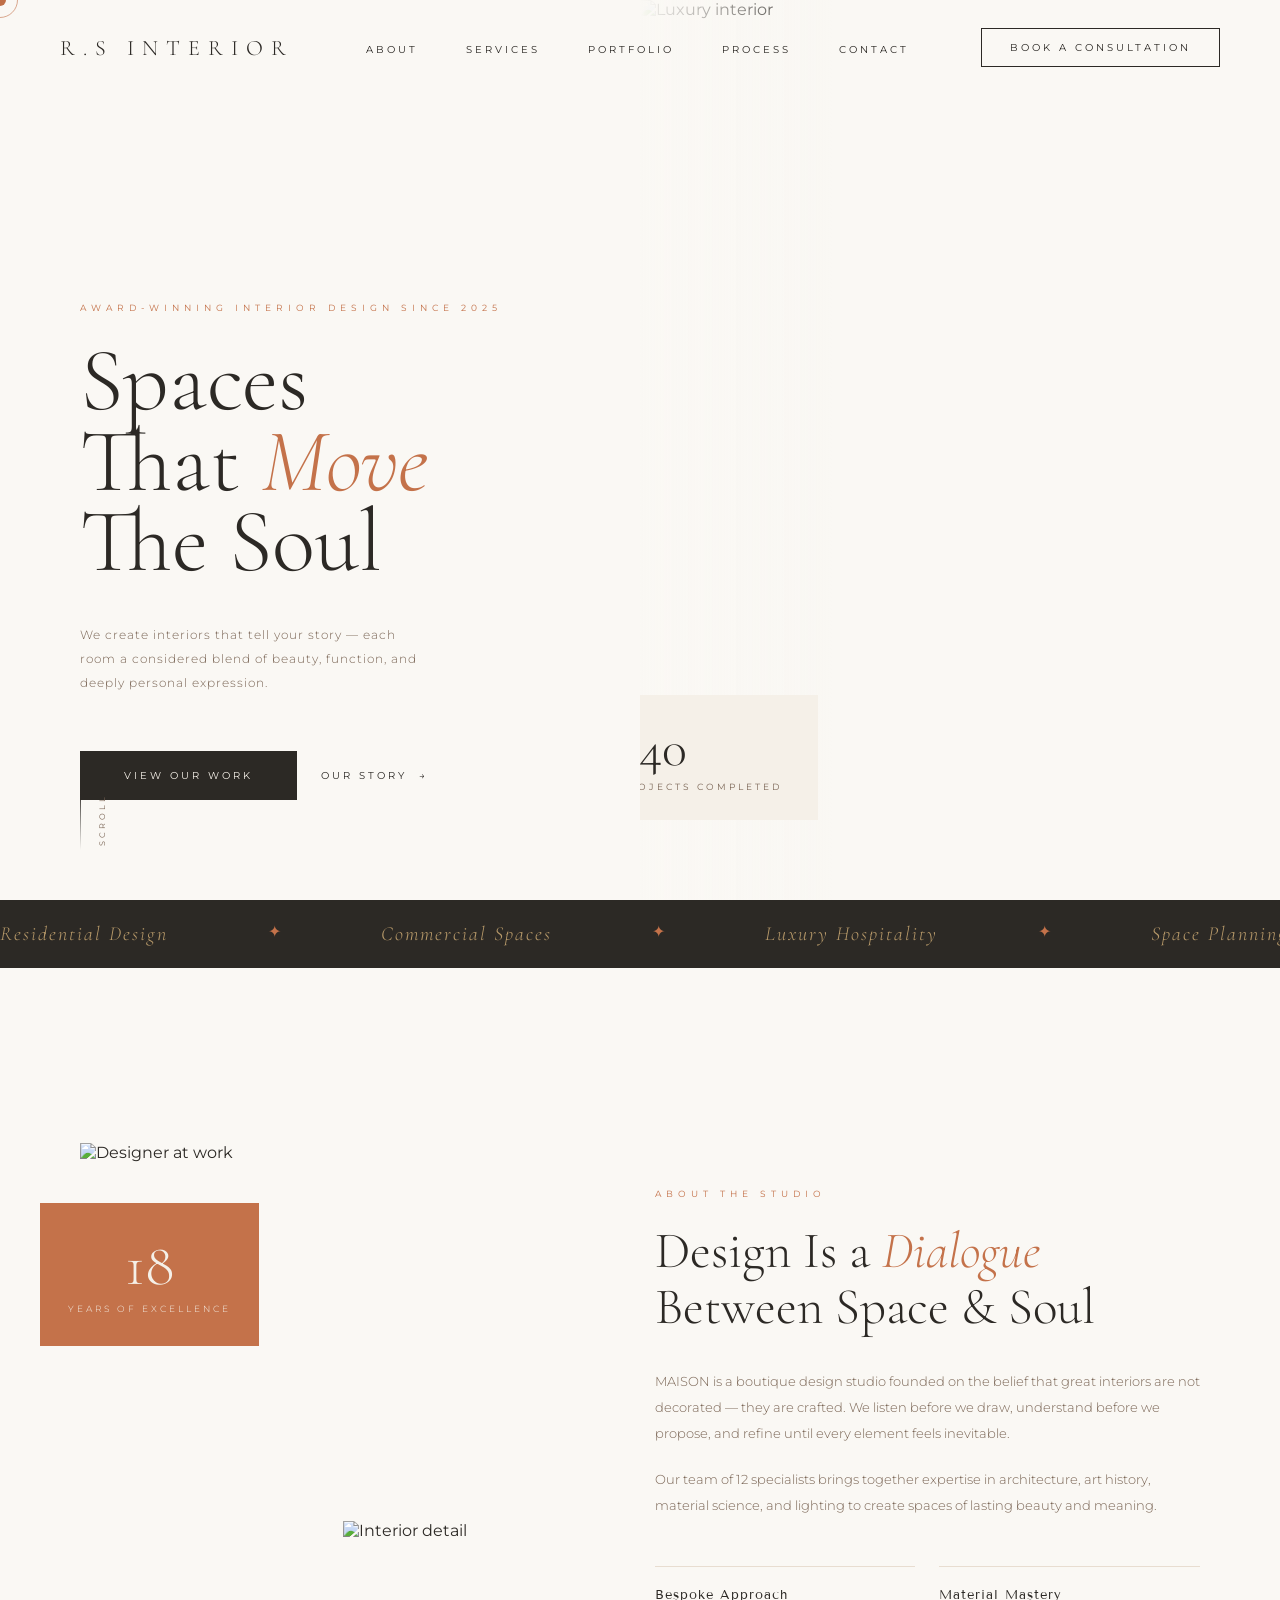
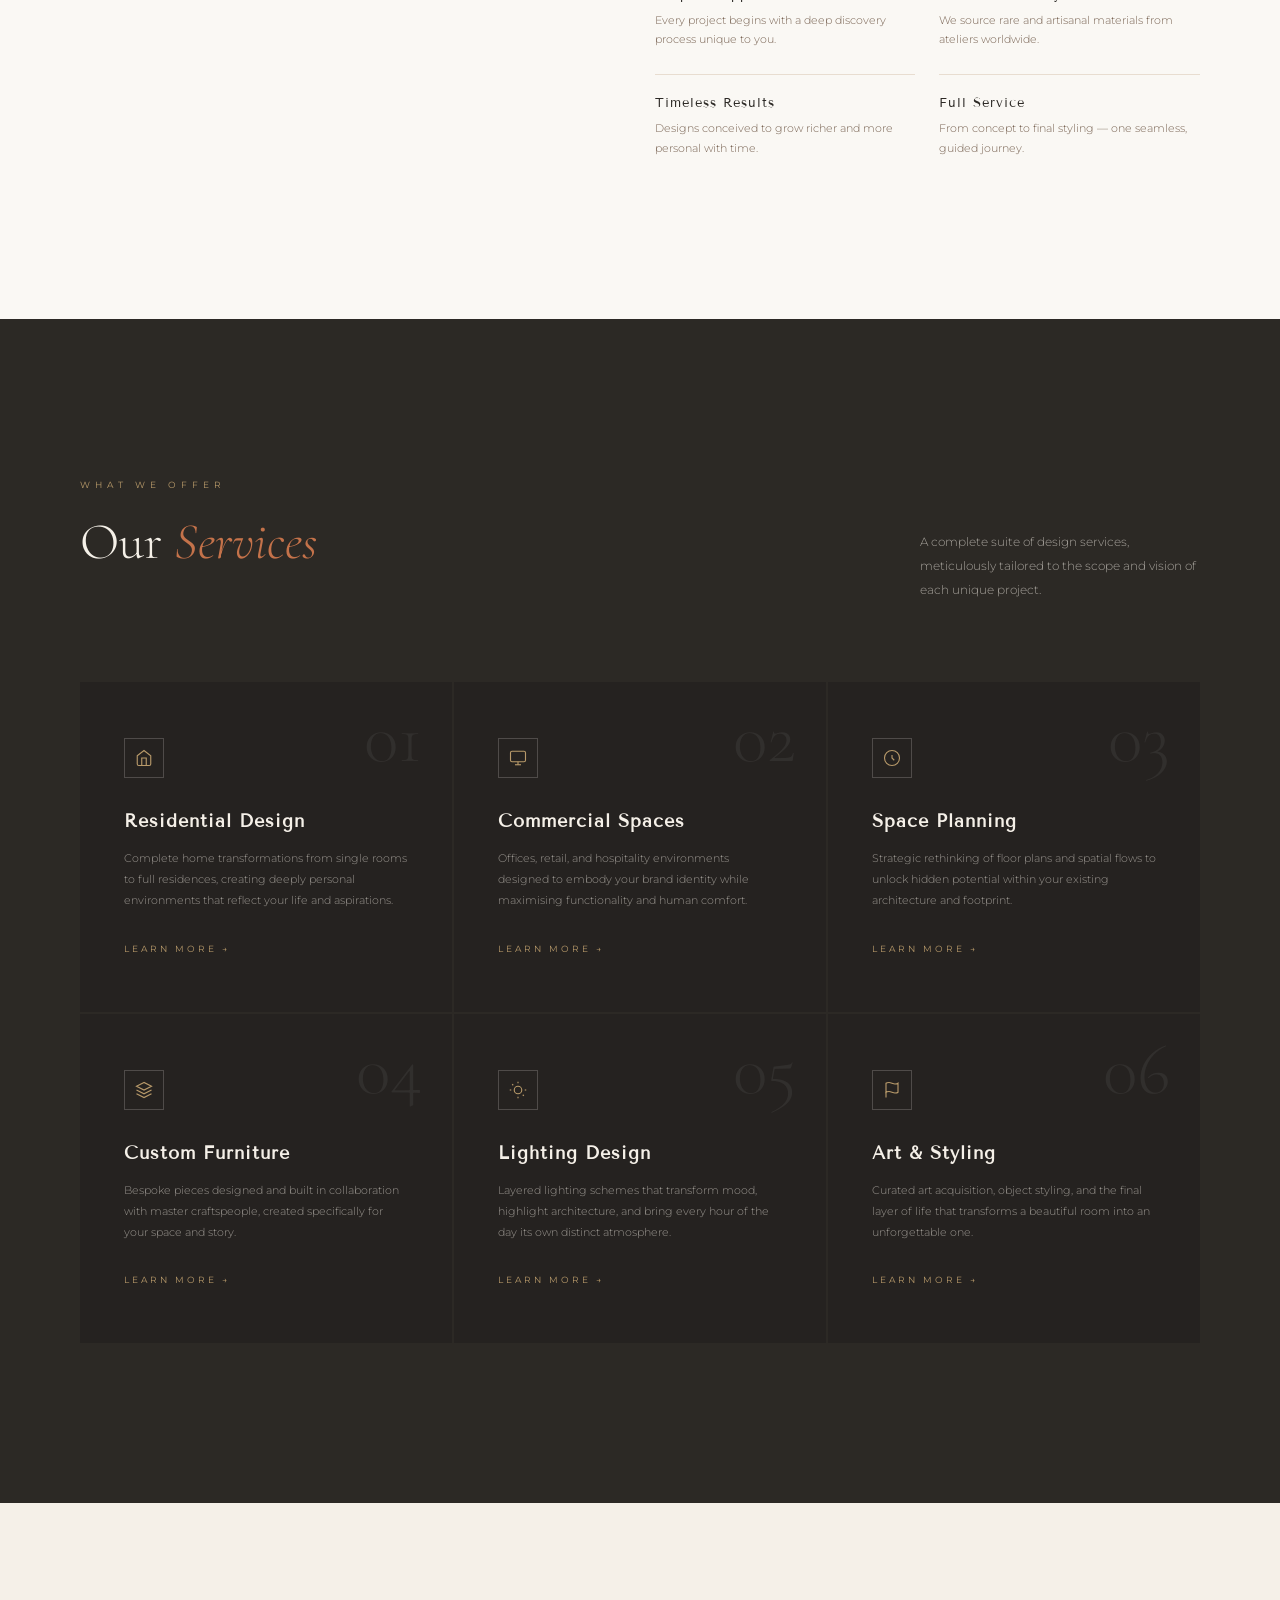
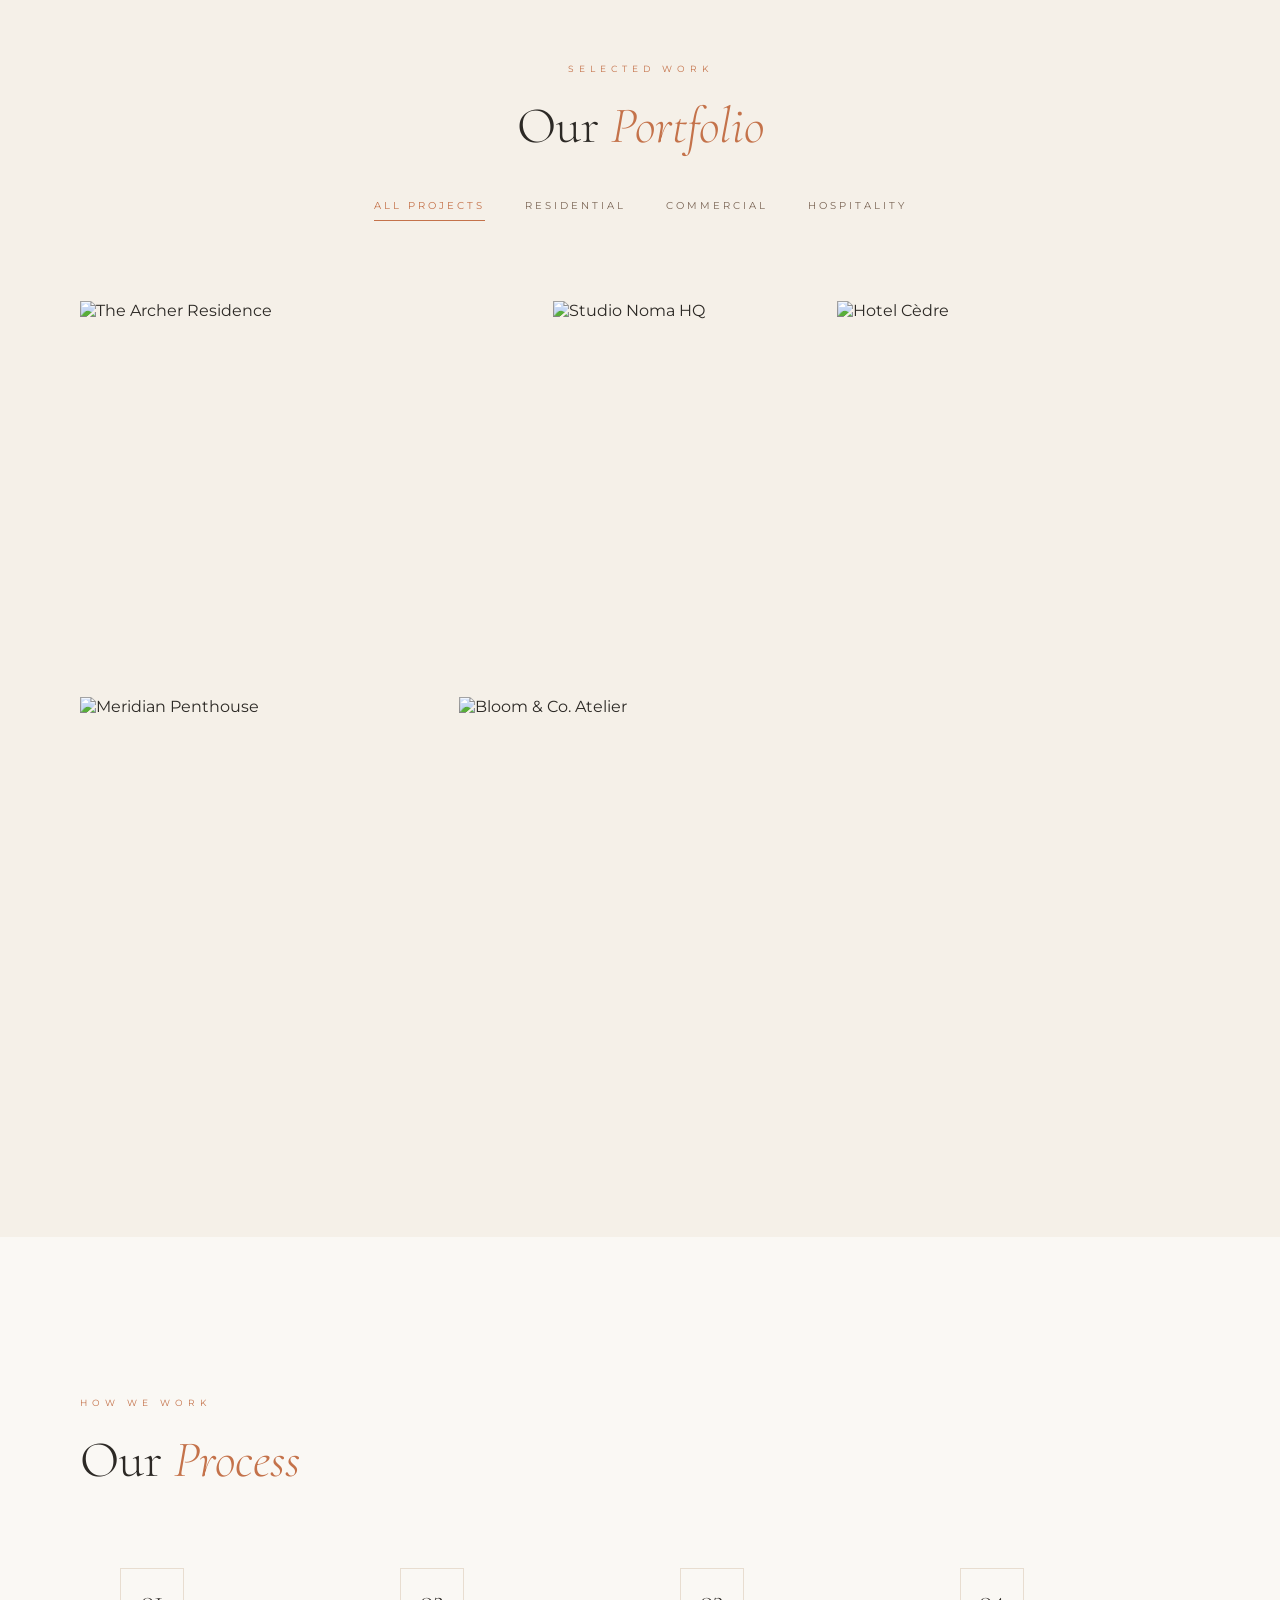
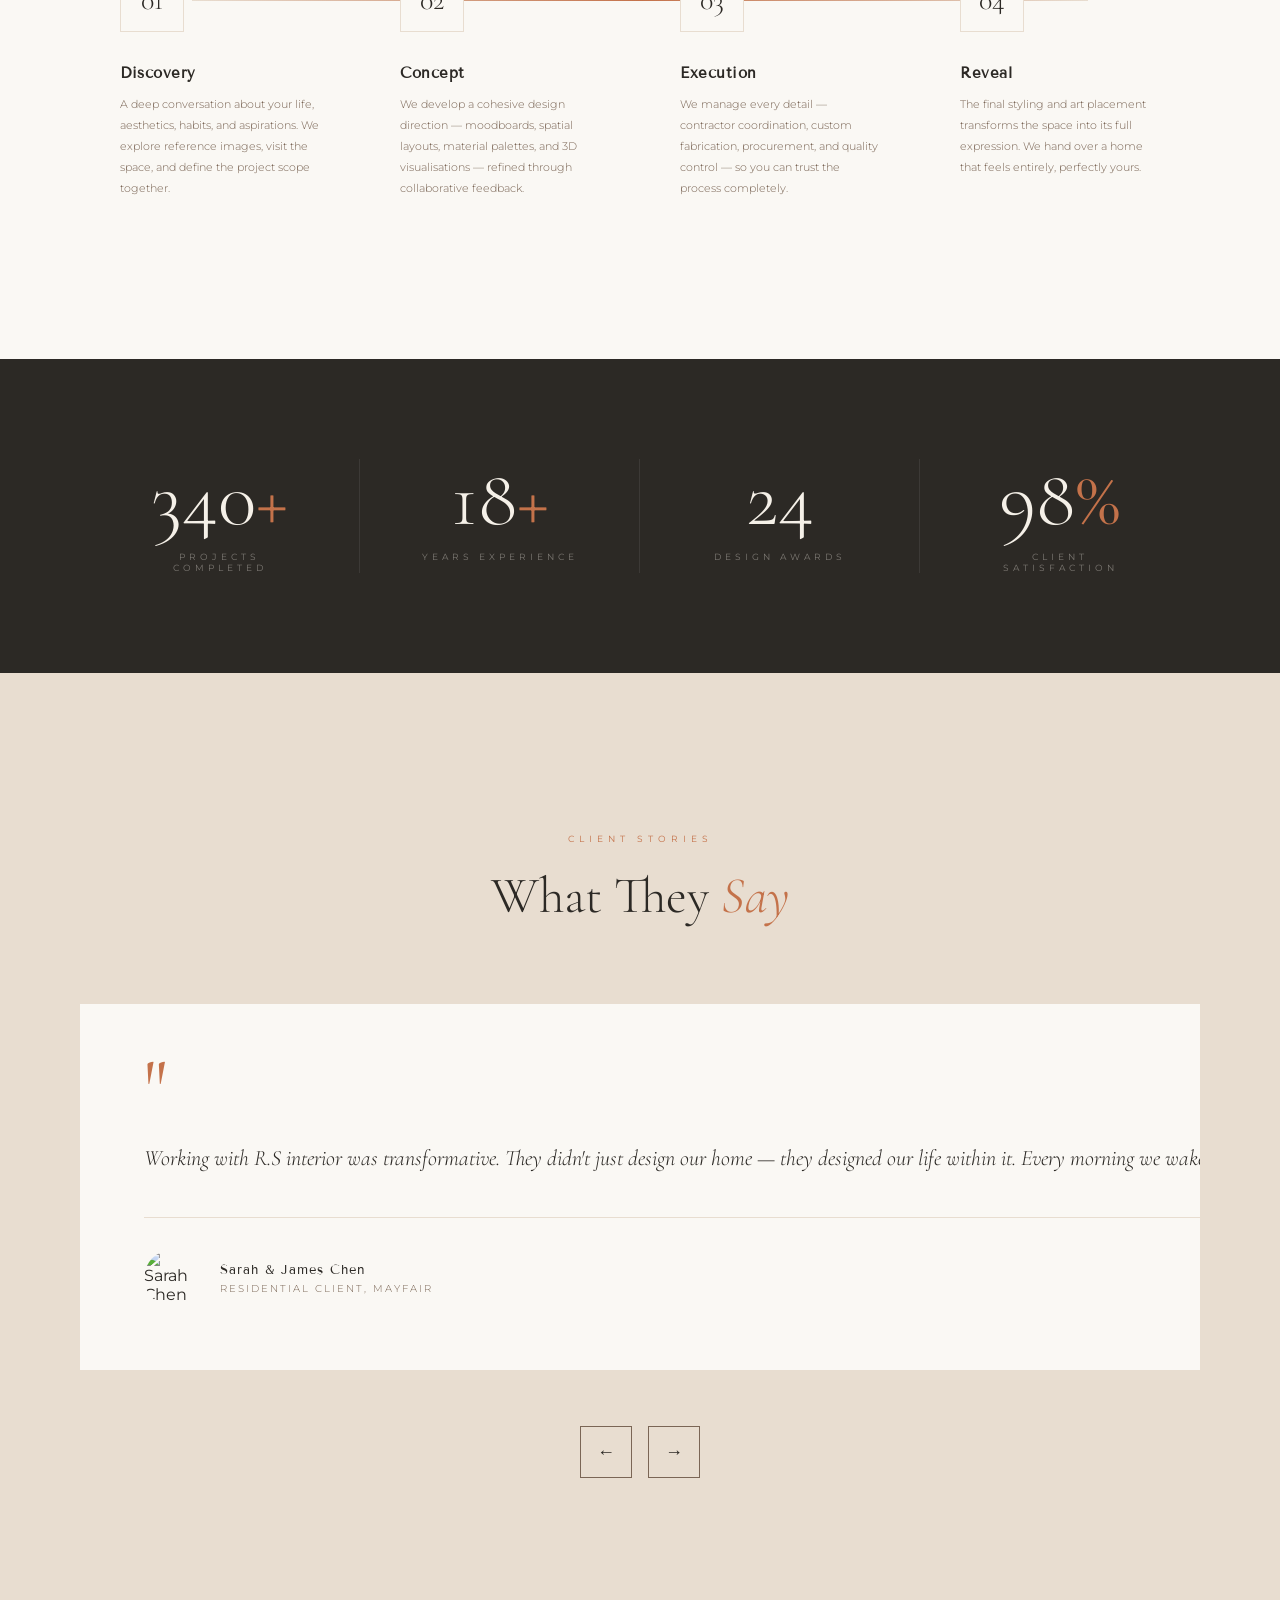
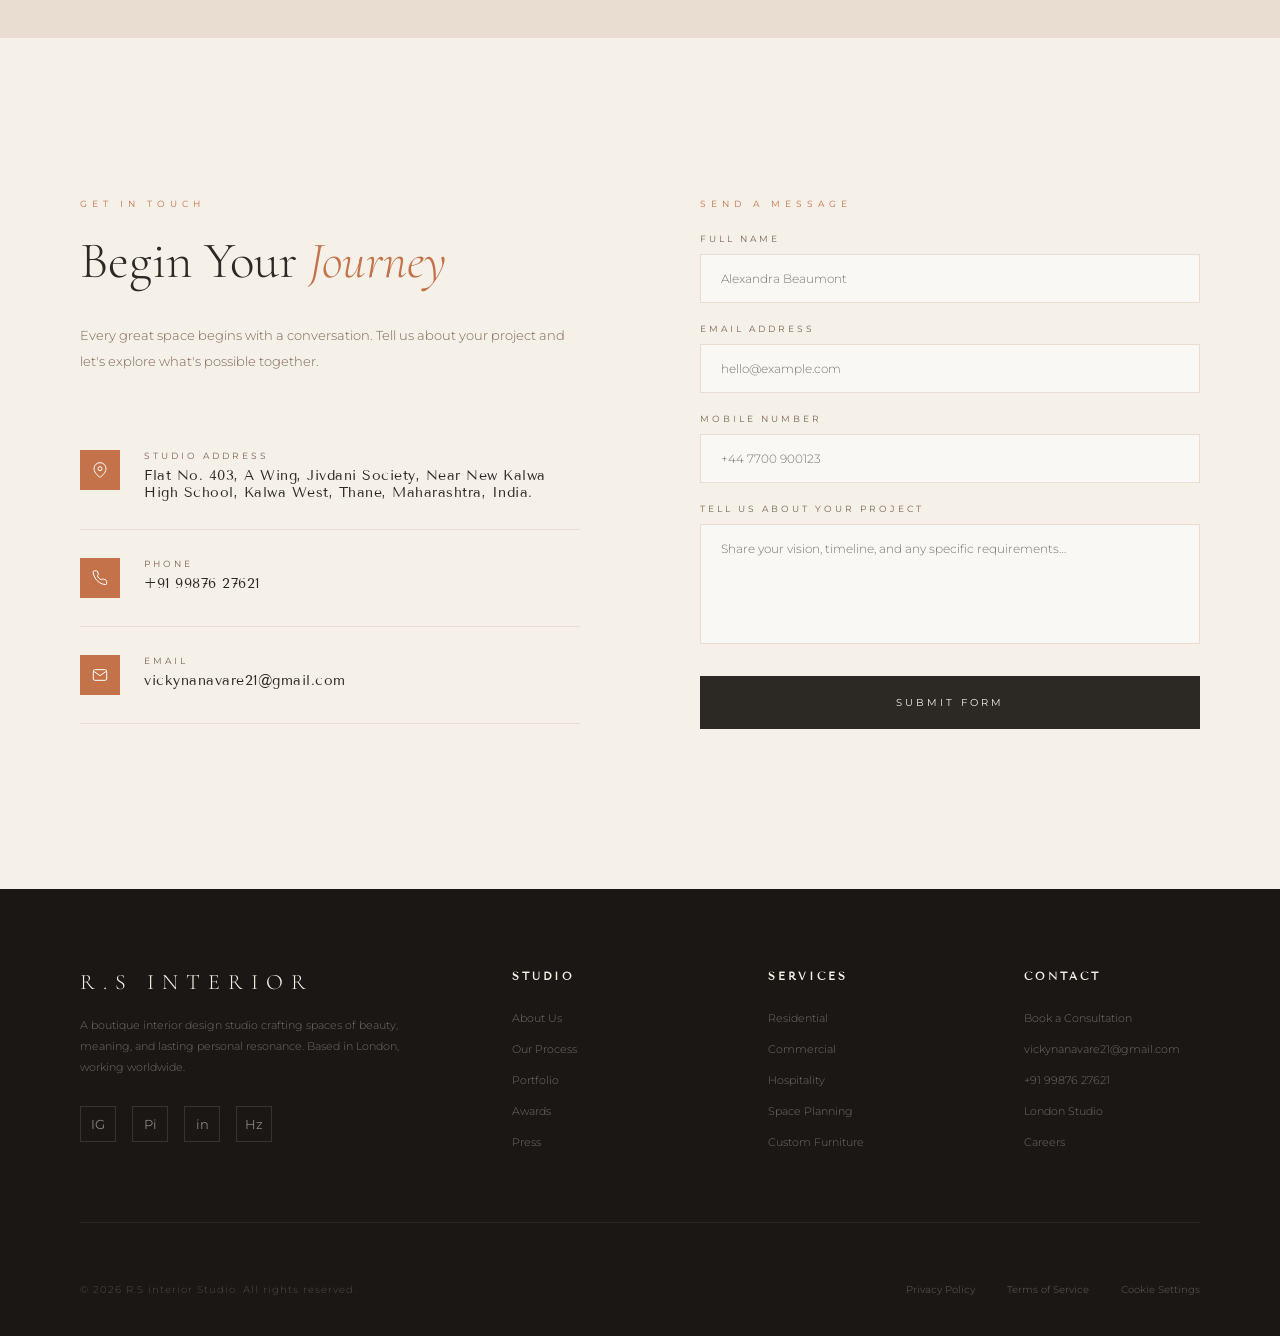
==== index.html @ d47585ed "Rename interior-designer.html to index.html" ====
<!DOCTYPE html>
<html lang="en">

<head>
  <meta charset="UTF-8">
  <meta name="viewport" content="width=device-width, initial-scale=1.0">
  <title>R.S interior — Interior Design Studio</title>
  <link rel="stylesheet" href="style.css">
  <link
    href="https://fonts.googleapis.com/css2?family=Cormorant+Garamond:ital,wght@0,300;0,400;0,500;1,300;1,400&family=Tenor+Sans&family=Montserrat:wght@300;400;500&display=swap"
    rel="stylesheet">

</head>

<body>

  <!-- Custom Cursor -->
  <div class="cursor" id="cursor"></div>
  <div class="cursor-ring" id="cursorRing"></div>

  <!-- Mobile Nav Drawer -->
  <div class="mobile-nav" id="mobileNav" aria-hidden="true">
    <button class="mobile-nav-close" id="mobileNavClose" aria-label="Close menu">✕</button>
    <a href="#about" class="mobile-nav-link">About</a>
    <a href="#services" class="mobile-nav-link">Services</a>
    <a href="#portfolio" class="mobile-nav-link">Portfolio</a>
    <a href="#process" class="mobile-nav-link">Process</a>
    <a href="#contact" class="mobile-nav-link">Contact</a>
    <a href="#contact" class="mobile-nav-link mobile-nav-cta">Book a Consultation</a>
  </div>

  <!-- Navigation -->
  <nav id="navbar">
    <span class="logo">R.S interior </span>
    <ul class="nav-links">
      <li><a href="#about">About</a></li>
      <li><a href="#services">Services</a></li>
      <li><a href="#portfolio">Portfolio</a></li>
      <li><a href="#process">Process</a></li>
      <li><a href="#contact">Contact</a></li>
    </ul>
    <a href="#contact" class="nav-cta">Book a Consultation</a>
    <button class="hamburger" id="hamburger" aria-label="Open menu">
      <span></span><span></span><span></span>
    </button>
  </nav>

  <!-- Hero -->
  <section class="hero" id="home">
    <div class="hero-left">
      <p class="hero-eyebrow">Award-winning interior design since 2025</p>
      <h1 class="hero-title">Spaces<br>That <em>Move</em><br>The Soul</h1>
      <p class="hero-sub">We create interiors that tell your story — each room a considered blend of beauty, function,
        and deeply personal expression.</p>
      <div class="hero-actions">
        <a href="#portfolio" class="btn-primary">View Our Work</a>
        <a href="#about" class="btn-ghost">Our Story</a>
      </div>
      <div class="scroll-indicator">
        <div class="scroll-line"></div>
        <span class="scroll-text">Scroll</span>
      </div>
    </div>
    <div class="hero-right">
      <img src="https://images.unsplash.com/photo-1618221195710-dd6b41faaea6?w=1200&q=80" alt="Luxury interior"
        class="hero-image-main">
      <div class="hero-image-overlay"></div>
      <div class="hero-stat">
        <span class="hero-stat-num">340</span>
        <p class="hero-stat-label">Projects Completed</p>
      </div>
    </div>
  </section>

  <!-- Marquee -->
  <div class="marquee-section">
    <div class="marquee-track">
      <span class="marquee-item">Residential Design</span><span class="marquee-dot">✦</span>
      <span class="marquee-item">Commercial Spaces</span><span class="marquee-dot">✦</span>
      <span class="marquee-item">Luxury Hospitality</span><span class="marquee-dot">✦</span>
      <span class="marquee-item">Space Planning</span><span class="marquee-dot">✦</span>
      <span class="marquee-item">Custom Furniture</span><span class="marquee-dot">✦</span>
      <span class="marquee-item">Art Curation</span><span class="marquee-dot">✦</span>
      <span class="marquee-item">Residential Design</span><span class="marquee-dot">✦</span>
      <span class="marquee-item">Commercial Spaces</span><span class="marquee-dot">✦</span>
      <span class="marquee-item">Luxury Hospitality</span><span class="marquee-dot">✦</span>
      <span class="marquee-item">Space Planning</span><span class="marquee-dot">✦</span>
      <span class="marquee-item">Custom Furniture</span><span class="marquee-dot">✦</span>
      <span class="marquee-item">Art Curation</span><span class="marquee-dot">✦</span>
    </div>
  </div>

  <!-- About -->
  <section class="about" id="about">
    <div class="about-left reveal">
      <div class="about-image-wrap">
        <img src="https://images.unsplash.com/photo-1600210492493-0946911123ea?w=800&q=80" alt="Designer at work"
          class="about-image-main">
        <img src="https://images.unsplash.com/photo-1616486338812-3dadae4b4ace?w=600&q=80" alt="Interior detail"
          class="about-image-accent">
        <div class="about-experience">
          <span class="about-experience-num">18</span>
          <span class="about-experience-text">Years of Excellence</span>
        </div>
      </div>
    </div>
    <div class="about-right reveal reveal-delay-2">
      <span class="section-tag">About the Studio</span>
      <h2 class="section-title">Design Is a <em>Dialogue</em><br>Between Space & Soul</h2>
      <p class="about-text">MAISON is a boutique design studio founded on the belief that great interiors are not
        decorated — they are crafted. We listen before we draw, understand before we propose, and refine until every
        element feels inevitable.</p>
      <p class="about-text">Our team of 12 specialists brings together expertise in architecture, art history, material
        science, and lighting to create spaces of lasting beauty and meaning.</p>
      <div class="about-features">
        <div class="about-feature">
          <p class="feature-title">Bespoke Approach</p>
          <p class="feature-text">Every project begins with a deep discovery process unique to you.</p>
        </div>
        <div class="about-feature">
          <p class="feature-title">Material Mastery</p>
          <p class="feature-text">We source rare and artisanal materials from ateliers worldwide.</p>
        </div>
        <div class="about-feature">
          <p class="feature-title">Timeless Results</p>
          <p class="feature-text">Designs conceived to grow richer and more personal with time.</p>
        </div>
        <div class="about-feature">
          <p class="feature-title">Full Service</p>
          <p class="feature-text">From concept to final styling — one seamless, guided journey.</p>
        </div>
      </div>
    </div>
  </section>

  <!-- Services -->
  <section class="services" id="services">
    <div class="services-header reveal">
      <div>
        <span class="section-tag">What We Offer</span>
        <h2 class="section-title">Our <em>Services</em></h2>
      </div>
      <div class="services-header-right">
        <p class="services-header-text">A complete suite of design services, meticulously tailored to the scope and
          vision of each unique project.</p>
      </div>
    </div>
    <div class="services-grid">
      <div class="service-card reveal">
        <span class="service-num">01</span>
        <div class="service-icon">
          <svg viewBox="0 0 24 24" stroke-width="1.5">
            <path d="M3 9l9-7 9 7v11a2 2 0 0 1-2 2H5a2 2 0 0 1-2-2z" />
            <polyline points="9 22 9 12 15 12 15 22" />
          </svg>
        </div>
        <h3 class="service-name">Residential Design</h3>
        <p class="service-desc">Complete home transformations from single rooms to full residences, creating deeply
          personal environments that reflect your life and aspirations.</p>
        <a href="#contact" class="service-link">Learn More →</a>
      </div>
      <div class="service-card reveal reveal-delay-1">
        <span class="service-num">02</span>
        <div class="service-icon">
          <svg viewBox="0 0 24 24" stroke-width="1.5">
            <rect x="2" y="3" width="20" height="14" rx="2" />
            <line x1="8" y1="21" x2="16" y2="21" />
            <line x1="12" y1="17" x2="12" y2="21" />
          </svg>
        </div>
        <h3 class="service-name">Commercial Spaces</h3>
        <p class="service-desc">Offices, retail, and hospitality environments designed to embody your brand identity
          while maximising functionality and human comfort.</p>
        <a href="#contact" class="service-link">Learn More →</a>
      </div>
      <div class="service-card reveal reveal-delay-2">
        <span class="service-num">03</span>
        <div class="service-icon">
          <svg viewBox="0 0 24 24" stroke-width="1.5">
            <circle cx="12" cy="12" r="10" />
            <path d="M12 8v4l3 3" />
          </svg>
        </div>
        <h3 class="service-name">Space Planning</h3>
        <p class="service-desc">Strategic rethinking of floor plans and spatial flows to unlock hidden potential within
          your existing architecture and footprint.</p>
        <a href="#contact" class="service-link">Learn More →</a>
      </div>
      <div class="service-card reveal">
        <span class="service-num">04</span>
        <div class="service-icon">
          <svg viewBox="0 0 24 24" stroke-width="1.5">
            <path d="M12 2L2 7l10 5 10-5-10-5z" />
            <path d="M2 17l10 5 10-5M2 12l10 5 10-5" />
          </svg>
        </div>
        <h3 class="service-name">Custom Furniture</h3>
        <p class="service-desc">Bespoke pieces designed and built in collaboration with master craftspeople, created
          specifically for your space and story.</p>
        <a href="#contact" class="service-link">Learn More →</a>
      </div>
      <div class="service-card reveal reveal-delay-1">
        <span class="service-num">05</span>
        <div class="service-icon">
          <svg viewBox="0 0 24 24" stroke-width="1.5">
            <circle cx="12" cy="12" r="5" />
            <line x1="12" y1="1" x2="12" y2="3" />
            <line x1="12" y1="21" x2="12" y2="23" />
            <line x1="4.22" y1="4.22" x2="5.64" y2="5.64" />
            <line x1="18.36" y1="18.36" x2="19.78" y2="19.78" />
            <line x1="1" y1="12" x2="3" y2="12" />
            <line x1="21" y1="12" x2="23" y2="12" />
          </svg>
        </div>
        <h3 class="service-name">Lighting Design</h3>
        <p class="service-desc">Layered lighting schemes that transform mood, highlight architecture, and bring every
          hour of the day its own distinct atmosphere.</p>
        <a href="#contact" class="service-link">Learn More →</a>
      </div>
      <div class="service-card reveal reveal-delay-2">
        <span class="service-num">06</span>
        <div class="service-icon">
          <svg viewBox="0 0 24 24" stroke-width="1.5">
            <path d="M4 15s1-1 4-1 5 2 8 2 4-1 4-1V3s-1 1-4 1-5-2-8-2-4 1-4 1z" />
            <line x1="4" y1="22" x2="4" y2="15" />
          </svg>
        </div>
        <h3 class="service-name">Art & Styling</h3>
        <p class="service-desc">Curated art acquisition, object styling, and the final layer of life that transforms a
          beautiful room into an unforgettable one.</p>
        <a href="#contact" class="service-link">Learn More →</a>
      </div>
    </div>
  </section>

  <!-- Portfolio -->
  <section class="portfolio" id="portfolio">
    <div class="portfolio-header reveal">
      <span class="section-tag">Selected Work</span>
      <h2 class="section-title">Our <em>Portfolio</em></h2>
      <div class="portfolio-filter">
        <button class="filter-btn active" data-filter="all">All Projects</button>
        <button class="filter-btn" data-filter="residential">Residential</button>
        <button class="filter-btn" data-filter="commercial">Commercial</button>
        <button class="filter-btn" data-filter="hospitality">Hospitality</button>
      </div>
    </div>
    <div class="portfolio-grid reveal">
      <div class="portfolio-item" data-category="residential">
        <img src="https://images.unsplash.com/photo-1586023492125-27b2c045efd7?w=800&q=80" alt="The Archer Residence"
          class="portfolio-img">
        <div class="portfolio-overlay">
          <span class="portfolio-tag">Residential</span>
          <p class="portfolio-name">The Archer Residence</p>
        </div>
        <div class="portfolio-arrow">↗</div>
      </div>
      <div class="portfolio-item" data-category="commercial">
        <img src="https://images.unsplash.com/photo-1497366216548-37526070297c?w=800&q=80" alt="Studio Noma HQ"
          class="portfolio-img">
        <div class="portfolio-overlay">
          <span class="portfolio-tag">Commercial</span>
          <p class="portfolio-name">Studio Noma HQ</p>
        </div>
        <div class="portfolio-arrow">↗</div>
      </div>
      <div class="portfolio-item" data-category="hospitality">
        <img src="https://images.unsplash.com/photo-1631049307264-da0ec9d70304?w=800&q=80" alt="Hotel Cèdre"
          class="portfolio-img">
        <div class="portfolio-overlay">
          <span class="portfolio-tag">Hospitality</span>
          <p class="portfolio-name">Hôtel Cèdre</p>
        </div>
        <div class="portfolio-arrow">↗</div>
      </div>
      <div class="portfolio-item" data-category="residential">
        <img src="https://images.unsplash.com/photo-1556909114-f6e7ad7d3136?w=800&q=80" alt="Meridian Penthouse"
          class="portfolio-img">
        <div class="portfolio-overlay">
          <span class="portfolio-tag">Residential</span>
          <p class="portfolio-name">Meridian Penthouse</p>
        </div>
        <div class="portfolio-arrow">↗</div>
      </div>
      <div class="portfolio-item" data-category="commercial">
        <img src="https://images.unsplash.com/photo-1497215842964-222b430dc094?w=800&q=80" alt="Bloom & Co. Atelier"
          class="portfolio-img">
        <div class="portfolio-overlay">
          <span class="portfolio-tag">Commercial</span>
          <p class="portfolio-name">Bloom & Co. Atelier</p>
        </div>
        <div class="portfolio-arrow">↗</div>
      </div>
    </div>
  </section>

  <!-- Process -->
  <section class="process" id="process">
    <div class="process-header reveal">
      <span class="section-tag">How We Work</span>
      <h2 class="section-title">Our <em>Process</em></h2>
    </div>
    <div class="process-steps">
      <div class="process-step reveal">
        <div class="step-num-wrap"><span class="step-num">01</span></div>
        <h3 class="step-title">Discovery</h3>
        <p class="step-desc">A deep conversation about your life, aesthetics, habits, and aspirations. We explore
          reference images, visit the space, and define the project scope together.</p>
      </div>
      <div class="process-step reveal reveal-delay-1">
        <div class="step-num-wrap"><span class="step-num">02</span></div>
        <h3 class="step-title">Concept</h3>
        <p class="step-desc">We develop a cohesive design direction — moodboards, spatial layouts, material palettes,
          and 3D visualisations — refined through collaborative feedback.</p>
      </div>
      <div class="process-step reveal reveal-delay-2">
        <div class="step-num-wrap"><span class="step-num">03</span></div>
        <h3 class="step-title">Execution</h3>
        <p class="step-desc">We manage every detail — contractor coordination, custom fabrication, procurement, and
          quality control — so you can trust the process completely.</p>
      </div>
      <div class="process-step reveal reveal-delay-3">
        <div class="step-num-wrap"><span class="step-num">04</span></div>
        <h3 class="step-title">Reveal</h3>
        <p class="step-desc">The final styling and art placement transforms the space into its full expression. We hand
          over a home that feels entirely, perfectly yours.</p>
      </div>
    </div>
  </section>

  <!-- Stats -->
  <div class="stats">
    <div class="stat-item reveal">
      <span class="stat-number">340<span class="stat-plus">+</span></span>
      <span class="stat-label">Projects Completed</span>
    </div>
    <div class="stat-item reveal reveal-delay-1">
      <span class="stat-number">18<span class="stat-plus">+</span></span>
      <span class="stat-label">Years Experience</span>
    </div>
    <div class="stat-item reveal reveal-delay-2">
      <span class="stat-number">24<span class="stat-plus"></span></span>
      <span class="stat-label">Design Awards</span>
    </div>
    <div class="stat-item reveal reveal-delay-3">
      <span class="stat-number">98<span class="stat-plus">%</span></span>
      <span class="stat-label">Client Satisfaction</span>
    </div>
  </div>

  <!-- Testimonials -->
  <section class="testimonials" id="testimonials">
    <div class="testimonials-header reveal">
      <span class="section-tag">Client Stories</span>
      <h2 class="section-title">What They <em>Say</em></h2>
    </div>
    <div style="overflow: hidden;">
      <div class="testimonial-track" id="testimonialTrack">
        <div class="testimonial-slide">
          <span class="testimonial-quote">"</span>
          <p class="testimonial-text">Working with R.S interior was transformative. They didn't just design our home — they
            designed our life within it. Every morning we wake up grateful for the space they created.</p>
          <div class="testimonial-author">
            <img src="https://images.unsplash.com/photo-1494790108377-be9c29b29330?w=120&q=80" alt="Sarah Chen"
              class="author-avatar">
            <div>
              <p class="author-name">Sarah & James Chen</p>
              <p class="author-role">Residential Client, Mayfair</p>
            </div>
          </div>
        </div>
        <div class="testimonial-slide">
          <span class="testimonial-quote">"</span>
          <p class="testimonial-text">Our new office has fundamentally changed how our team feels about coming to work.
            R.S interior translated our brand values into a physical space that our clients and staff absolutely love.</p>
          <div class="testimonial-author">
            <img src="https://images.unsplash.com/photo-1472099645785-5658abf4ff4e?w=120&q=80" alt="Marcus Reid"
              class="author-avatar">
            <div>
              <p class="author-name">Marcus Reid</p>
              <p class="author-role">CEO, Bloom & Co.</p>
            </div>
          </div>
        </div>
        <div class="testimonial-slide">
          <span class="testimonial-quote">"</span>
          <p class="testimonial-text">The attention to detail is extraordinary. Every fabric, every finish, every piece
            of art was chosen with such intentionality. They turned our apartment into something out of a magazine.</p>
          <div class="testimonial-author">
            <img src="https://images.unsplash.com/photo-1580489944761-15a19d654956?w=120&q=80" alt="Isabelle Fontaine"
              class="author-avatar">
            <div>
              <p class="author-name">Isabelle Fontaine</p>
              <p class="author-role">Residential Client, Paris</p>
            </div>
          </div>
        </div>
      </div>
    </div>
    <div class="testimonial-controls">
      <button class="t-btn" id="tPrev" aria-label="Previous">←</button>
      <button class="t-btn" id="tNext" aria-label="Next">→</button>
    </div>
  </section>

  <!-- Contact -->
  <section class="contact" id="contact">
    <div class="contact-left reveal">
      <span class="section-tag">Get In Touch</span>
      <h2 class="section-title">Begin Your <em>Journey</em></h2>
      <p class="about-text">Every great space begins with a conversation. Tell us about your project and let's explore
        what's possible together.</p>
      <div class="contact-info">
        <div class="contact-info-item">
          <div class="contact-info-icon">
            <svg viewBox="0 0 24 24" stroke-width="1.5">
              <path d="M21 10c0 7-9 13-9 13s-9-6-9-13a9 9 0 0 1 18 0z" />
              <circle cx="12" cy="10" r="3" />
            </svg>
          </div>
          <div>
            <p class="contact-info-label">Studio Address</p>
            <p class="contact-info-value">Flat No. 403, A Wing,
              Jivdani Society,
              Near New Kalwa High School,
              Kalwa West, Thane, Maharashtra, India.</p>
          </div>
        </div>
        <div class="contact-info-item">
          <div class="contact-info-icon">
            <svg viewBox="0 0 24 24" stroke-width="1.5">
              <path
                d="M22 16.92v3a2 2 0 0 1-2.18 2 19.79 19.79 0 0 1-8.63-3.07A19.5 19.5 0 0 1 4.69 12a19.79 19.79 0 0 1-3.07-8.67A2 2 0 0 1 3.6 1.26h3a2 2 0 0 1 2 1.72c.127.96.361 1.903.7 2.81a2 2 0 0 1-.45 2.11L7.91 8.96a16 16 0 0 0 6 6l.91-.91a2 2 0 0 1 2.11-.45c.907.339 1.85.573 2.81.7a2 2 0 0 1 1.72 2z" />
            </svg>
          </div>
          <div>
            <p class="contact-info-label">Phone</p>
            <p class="contact-info-value"><a href="tel:+919987627621">+91 99876 27621</a></p>
          </div>
        </div>
        <div class="contact-info-item">
          <div class="contact-info-icon">
            <svg viewBox="0 0 24 24" stroke-width="1.5">
              <path d="M4 4h16c1.1 0 2 .9 2 2v12c0 1.1-.9 2-2 2H4c-1.1 0-2-.9-2-2V6c0-1.1.9-2 2-2z" />
              <polyline points="22,6 12,13 2,6" />
            </svg>
          </div>
          <div>
            <p class="contact-info-label">Email</p>
            <p class="contact-info-value"><a href="mailto:vickynanavare21@gmail.com">vickynanavare21@gmail.com</a></p>
          </div>
        </div>
      </div>
    </div>
    <div class="contact-form reveal reveal-delay-2">
      <span class="section-tag">Send a Message</span>
      <form action="https://api.web3forms.com/submit" method="POST">
        <input type="hidden" name="access_key" value="a45c5d55-11a8-4929-83eb-8fc89083d0aa">
        <div class="form-group">
          <label>Full Name</label>
          <input type="text" name="name" placeholder="Alexandra Beaumont" required>
        </div>
        <div class="form-group">
          <label>Email Address</label>
          <input type="email" name="email" placeholder="hello@example.com" required>
        </div>
        <div class="form-group">
          <label>Mobile Number</label>
          <input type="tel" name="mobile" placeholder="+44 7700 900123" required>
        </div>
        <div class="form-group">
          <label>Tell Us About Your Project</label>
          <textarea name="message" placeholder="Share your vision, timeline, and any specific requirements…"
            required></textarea>
        </div>
        <button class="submit-btn" type="submit">Submit Form</button>
      </form>
    </div>
  </section>

  <!-- Footer -->
  <footer>
    <div class="footer-top">
      <div class="footer-brand">
        <span class="logo">R.S interior</span>
        <p class="footer-brand-text">A boutique interior design studio crafting spaces of beauty, meaning, and lasting
          personal resonance. Based in London, working worldwide.</p>
        <div class="footer-socials">
          <a href="#" class="social-link" aria-label="Instagram">IG</a>
          <a href="#" class="social-link" aria-label="Pinterest">Pi</a>
          <a href="#" class="social-link" aria-label="LinkedIn">in</a>
          <a href="#" class="social-link" aria-label="Houzz">Hz</a>
        </div>
      </div>
      <div>
        <h4 class="footer-col-title">Studio</h4>
        <ul class="footer-links">
          <li><a href="#about">About Us</a></li>
          <li><a href="#process">Our Process</a></li>
          <li><a href="#portfolio">Portfolio</a></li>
          <li><a href="#">Awards</a></li>
          <li><a href="#">Press</a></li>
        </ul>
      </div>
      <div>
        <h4 class="footer-col-title">Services</h4>
        <ul class="footer-links">
          <li><a href="#services">Residential</a></li>
          <li><a href="#services">Commercial</a></li>
          <li><a href="#services">Hospitality</a></li>
          <li><a href="#services">Space Planning</a></li>
          <li><a href="#services">Custom Furniture</a></li>
        </ul>
      </div>
      <div>
        <h4 class="footer-col-title">Contact</h4>
        <ul class="footer-links">
          <li><a href="#contact">Book a Consultation</a></li>
          <li><a href="mailto:vickynanavare21@gmail.com">vickynanavare21@gmail.com</a></li>
          <li><a href="tel:+919987627621">+91 99876 27621</a></li>
          <li><a href="#">London Studio</a></li>
          <li><a href="#">Careers</a></li>
        </ul>
      </div>
    </div>
    <div class="footer-bottom">
      <p class="footer-copy">© 2026 R.S interior Studio. All rights reserved.</p>
      <div class="footer-bottom-links">
        <a href="#">Privacy Policy</a>
        <a href="#">Terms of Service</a>
        <a href="#">Cookie Settings</a>
      </div>
    </div>
  </footer>

  <script src="app.js"></script>
</body>

</html>
---- style.css ----
:root {
  --cream: #f5f0e8;
  --warm-white: #faf8f4;
  --sand: #e8ddd0;
  --terracotta: #c4724a;
  --charcoal: #2c2925;
  --brown: #7a6555;
  --gold: #b89a6a;
  --light-brown: #a08060;
  --dark: #1a1714;
}

* {
  margin: 0;
  padding: 0;
  box-sizing: border-box;
}

html {
  scroll-behavior: smooth;
}

body {
  font-family: "Montserrat", sans-serif;
  background: var(--warm-white);
  color: var(--charcoal);
  overflow-x: hidden;
  cursor: none;
}

/* Custom Cursor */
.cursor {
  width: 12px;
  height: 12px;
  background: var(--terracotta);
  border-radius: 50%;
  position: fixed;
  top: 0;
  left: 0;
  pointer-events: none;
  z-index: 9999;
  transform: translate(-50%, -50%);
  transition: transform 0.1s ease;
  mix-blend-mode: multiply;
}
.cursor-ring {
  width: 36px;
  height: 36px;
  border: 1px solid var(--terracotta);
  border-radius: 50%;
  position: fixed;
  top: 0;
  left: 0;
  pointer-events: none;
  z-index: 9998;
  transform: translate(-50%, -50%);
  transition: all 0.15s ease;
  opacity: 0.6;
}
.cursor-ring.hover {
  transform: translate(-50%, -50%) scale(2.2);
  opacity: 0.3;
}

/* Nav */
nav {
  position: fixed;
  top: 0;
  left: 0;
  right: 0;
  z-index: 100;
  display: flex;
  align-items: center;
  justify-content: space-between;
  padding: 28px 60px;
  mix-blend-mode: normal;
  transition: all 0.5s ease;
}
nav.scrolled {
  background: rgba(250, 248, 244, 0.95);
  backdrop-filter: blur(10px);
  padding: 18px 60px;
  border-bottom: 1px solid var(--sand);
}
.logo {
  font-family: "Cormorant Garamond", serif;
  font-size: 22px;
  letter-spacing: 8px;
  color: var(--charcoal);
  text-transform: uppercase;
  font-weight: 300;
}
.nav-links {
  display: flex;
  gap: 48px;
  list-style: none;
}
.nav-links a {
  font-family: "Montserrat", sans-serif;
  font-size: 10px;
  letter-spacing: 3px;
  text-transform: uppercase;
  color: var(--charcoal);
  text-decoration: none;
  position: relative;
  font-weight: 400;
  transition: color 0.3s ease;
}
.nav-links a::after {
  content: "";
  position: absolute;
  bottom: -3px;
  left: 0;
  width: 0;
  height: 1px;
  background: var(--terracotta);
  transition: width 0.3s ease;
}
.nav-links a:hover {
  color: var(--terracotta);
}
.nav-links a:hover::after {
  width: 100%;
}
.nav-cta {
  font-size: 10px;
  letter-spacing: 3px;
  text-transform: uppercase;
  padding: 12px 28px;
  border: 1px solid var(--charcoal);
  color: var(--charcoal);
  text-decoration: none;
  transition: all 0.3s ease;
  font-family: "Montserrat", sans-serif;
}
.nav-cta:hover {
  background: var(--charcoal);
  color: var(--cream);
}

/* Hero */
.hero {
  height: 100vh;
  display: grid;
  grid-template-columns: 1fr 1fr;
  overflow: hidden;
  position: relative;
}
.hero-left {
  display: flex;
  flex-direction: column;
  justify-content: flex-end;
  padding: 0 80px 100px 80px;
  position: relative;
  z-index: 2;
}
.hero-eyebrow {
  font-size: 9px;
  letter-spacing: 5px;
  text-transform: uppercase;
  color: var(--terracotta);
  margin-bottom: 28px;
  opacity: 0;
  animation: fadeUp 1s 0.3s forwards;
}
.hero-title {
  font-family: "Cormorant Garamond", serif;
  font-size: clamp(64px, 7vw, 110px);
  line-height: 0.9;
  font-weight: 300;
  color: var(--charcoal);
  margin-bottom: 40px;
  opacity: 0;
  animation: fadeUp 1s 0.5s forwards;
}
.hero-title em {
  font-style: italic;
  color: var(--terracotta);
}
.hero-sub {
  font-size: 12px;
  letter-spacing: 1px;
  line-height: 2;
  color: var(--brown);
  max-width: 340px;
  margin-bottom: 56px;
  font-weight: 300;
  opacity: 0;
  animation: fadeUp 1s 0.7s forwards;
}
.hero-actions {
  display: flex;
  gap: 24px;
  align-items: center;
  opacity: 0;
  animation: fadeUp 1s 0.9s forwards;
}
.btn-primary {
  background: var(--charcoal);
  color: var(--cream);
  padding: 18px 44px;
  font-size: 10px;
  letter-spacing: 3px;
  text-transform: uppercase;
  text-decoration: none;
  transition: all 0.3s ease;
  font-family: "Montserrat", sans-serif;
}
.btn-primary:hover {
  background: var(--terracotta);
}
.btn-ghost {
  color: var(--charcoal);
  font-size: 10px;
  letter-spacing: 3px;
  text-transform: uppercase;
  text-decoration: none;
  display: flex;
  align-items: center;
  gap: 12px;
  font-family: "Montserrat", sans-serif;
  transition: color 0.3s;
}
.btn-ghost::after {
  content: "→";
  transition: transform 0.3s;
}
.btn-ghost:hover {
  color: var(--terracotta);
}
.btn-ghost:hover::after {
  transform: translateX(6px);
}

.hero-right {
  position: relative;
  overflow: hidden;
}
.hero-image-main {
  width: 100%;
  height: 100%;
  object-fit: cover;
  transform: scale(1.05);
  animation: slowZoom 12s ease forwards;
}
.hero-image-overlay {
  position: absolute;
  inset: 0;
  background: linear-gradient(to right, var(--warm-white) 0%, transparent 30%);
}
.hero-stat {
  position: absolute;
  bottom: 80px;
  left: -60px;
  background: var(--cream);
  padding: 28px 36px;
  z-index: 5;
  border-left: 3px solid var(--terracotta);
  opacity: 0;
  animation: fadeUp 1s 1.1s forwards;
}
.hero-stat-num {
  font-family: "Cormorant Garamond", serif;
  font-size: 52px;
  font-weight: 300;
  line-height: 1;
  color: var(--charcoal);
}
.hero-stat-label {
  font-size: 9px;
  letter-spacing: 3px;
  text-transform: uppercase;
  color: var(--brown);
  margin-top: 6px;
}
.scroll-indicator {
  position: absolute;
  bottom: 50px;
  left: 80px;
  display: flex;
  align-items: center;
  gap: 16px;
  opacity: 0;
  animation: fadeIn 1s 1.5s forwards;
}
.scroll-line {
  width: 1px;
  height: 60px;
  background: linear-gradient(to bottom, var(--charcoal), transparent);
  animation: scrollPulse 2s infinite;
}
.scroll-text {
  font-size: 8px;
  letter-spacing: 3px;
  text-transform: uppercase;
  color: var(--brown);
  writing-mode: vertical-rl;
  transform: rotate(180deg);
}

/* Marquee */
.marquee-section {
  background: var(--charcoal);
  padding: 22px 0;
  overflow: hidden;
  position: relative;
}
.marquee-track {
  display: flex;
  gap: 80px;
  animation: marquee 20s linear infinite;
  white-space: nowrap;
}
.marquee-item {
  font-family: "Cormorant Garamond", serif;
  font-size: 20px;
  font-style: italic;
  color: var(--gold);
  font-weight: 300;
  letter-spacing: 2px;
}
.marquee-dot {
  color: var(--terracotta);
  margin: 0 20px;
}

/* About Section */
.about {
  padding: 160px 80px;
  display: grid;
  grid-template-columns: 1fr 1.2fr;
  gap: 120px;
  align-items: center;
}
.about-left {
  position: relative;
}
.about-image-wrap {
  position: relative;
}
.about-image-main {
  width: 100%;
  height: 600px;
  object-fit: cover;
  display: block;
}
.about-image-accent {
  position: absolute;
  bottom: -50px;
  right: -50px;
  width: 55%;
  height: 280px;
  object-fit: cover;
  border: 8px solid var(--warm-white);
}
.about-experience {
  position: absolute;
  top: 60px;
  left: -40px;
  background: var(--terracotta);
  color: var(--cream);
  padding: 32px 28px;
  text-align: center;
}
.about-experience-num {
  font-family: "Cormorant Garamond", serif;
  font-size: 60px;
  font-weight: 300;
  line-height: 1;
  display: block;
}
.about-experience-text {
  font-size: 9px;
  letter-spacing: 3px;
  text-transform: uppercase;
  margin-top: 8px;
  display: block;
  font-weight: 300;
}

.about-right {
  padding-top: 60px;
}
.section-tag {
  font-size: 9px;
  letter-spacing: 5px;
  text-transform: uppercase;
  color: var(--terracotta);
  margin-bottom: 24px;
  display: block;
}
.section-title {
  font-family: "Cormorant Garamond", serif;
  font-size: clamp(42px, 4vw, 68px);
  font-weight: 300;
  line-height: 1.1;
  color: var(--charcoal);
  margin-bottom: 32px;
}
.section-title em {
  font-style: italic;
  color: var(--terracotta);
}
.about-text {
  font-size: 13px;
  line-height: 2;
  color: var(--brown);
  margin-bottom: 20px;
  font-weight: 300;
}
.about-features {
  display: grid;
  grid-template-columns: 1fr 1fr;
  gap: 24px;
  margin-top: 48px;
}
.about-feature {
  border-top: 1px solid var(--sand);
  padding-top: 20px;
}
.feature-title {
  font-family: "Tenor Sans", sans-serif;
  font-size: 13px;
  color: var(--charcoal);
  margin-bottom: 8px;
  letter-spacing: 1px;
}
.feature-text {
  font-size: 11px;
  color: var(--brown);
  line-height: 1.8;
  font-weight: 300;
}

/* Services */
.services {
  background: var(--charcoal);
  padding: 160px 80px;
}
.services-header {
  display: flex;
  justify-content: space-between;
  align-items: flex-end;
  margin-bottom: 80px;
}
.services-header .section-title {
  color: var(--cream);
}
.services-header .section-tag {
  color: var(--gold);
}
.services-header-right {
  max-width: 280px;
}
.services-header-text {
  font-size: 12px;
  line-height: 2;
  color: rgba(245, 240, 232, 0.6);
  font-weight: 300;
}
.services-grid {
  display: grid;
  grid-template-columns: repeat(3, 1fr);
  gap: 2px;
}
.service-card {
  background: #252220;
  padding: 56px 44px;
  position: relative;
  overflow: hidden;
  cursor: none;
  transition: background 0.4s ease;
 
}
.service-card:hover {
  background: var(--terracotta);
}
.service-card::before {
  content: "";
  position: absolute;
  top: 0;
  left: 0;
  width: 3px;
  height: 0;
  background: var(--gold);
  transition: height 0.4s ease;
}
.service-card:hover::before {
  height: 100%;
}
.service-num {
  font-family: "Cormorant Garamond", serif;
  font-size: 72px;
  font-weight: 300;
  color: rgba(255, 255, 255, 0.06);
  position: absolute;
  top: 20px;
  right: 30px;
  line-height: 1;
  transition: color 0.4s;
}
.service-card:hover .service-num {
  color: rgba(255, 255, 255, 0.12);
}
.service-icon {
  width: 40px;
  height: 40px;
  border: 1px solid rgba(245, 240, 232, 0.2);
  display: flex;
  align-items: center;
  justify-content: center;
  margin-bottom: 32px;
  transition:
    border-color 0.4s,
    background 0.4s;
}
.service-card:hover .service-icon {
  border-color: rgba(255, 255, 255, 0.4);
  background: rgba(255, 255, 255, 0.1);
}
.service-icon svg {
  width: 18px;
  height: 18px;
  stroke: var(--gold);
  fill: none;
}
.service-name {
  font-family: "Tenor Sans", sans-serif;
  font-size: 18px;
  color: var(--cream);
  margin-bottom: 16px;
  letter-spacing: 1px;
}
.service-desc {
  font-size: 11px;
  line-height: 1.9;
  color: rgba(245, 240, 232, 0.55);
  font-weight: 300;
  transition: color 0.4s;
}
.service-card:hover .service-desc {
  color: rgba(255, 255, 255, 0.8);
}
.service-link {
  display: inline-flex;
  align-items: center;
  gap: 10px;
  margin-top: 32px;
  font-size: 9px;
  letter-spacing: 3px;
  text-transform: uppercase;
  color: var(--gold);
  text-decoration: none;
  transition: gap 0.3s;
}
.service-card:hover .service-link {
  color: var(--cream);
}
.service-link:hover {
  gap: 16px;
}

/* Portfolio */
.portfolio {
  padding: 160px 80px;
  background: var(--cream);
}
.portfolio-header {
  text-align: center;
  margin-bottom: 80px;
}
.portfolio-filter {
  display: flex;
  justify-content: center;
  gap: 40px;
  margin-top: 36px;
}
.filter-btn {
  font-size: 10px;
  letter-spacing: 3px;
  text-transform: uppercase;
  background: none;
  border: none;
  cursor: none;
  color: var(--brown);
  padding: 8px 0;
  border-bottom: 1px solid transparent;
  transition: all 0.3s;
  font-family: "Montserrat", sans-serif;
}
.filter-btn.active,
.filter-btn:hover {
  color: var(--terracotta);
  border-bottom-color: var(--terracotta);
}
.portfolio-grid {
  display: grid;
  grid-template-columns: repeat(12, 1fr);
  grid-template-rows: repeat(2, 380px);
  gap: 16px;
}
.portfolio-item {
  position: relative;
  overflow: hidden;
  cursor: none;
}
.portfolio-item:nth-child(1) {
  grid-column: 1/6;
  grid-row: 1;
}
.portfolio-item:nth-child(2) {
  grid-column: 6/9;
  grid-row: 1;
}
.portfolio-item:nth-child(3) {
  grid-column: 9/13;
  grid-row: 1/3;
}
.portfolio-item:nth-child(4) {
  grid-column: 1/5;
  grid-row: 2;
}
.portfolio-item:nth-child(5) {
  grid-column: 5/9;
  grid-row: 2;
}
.portfolio-img {
  width: 100%;
  height: 100%;
  object-fit: cover;
  transition: transform 0.7s ease;
  display: block;
}
.portfolio-item:hover .portfolio-img {
  transform: scale(1.07);
}
.portfolio-overlay {
  position: absolute;
  inset: 0;
  background: linear-gradient(
    to top,
    rgba(26, 23, 20, 0.85) 0%,
    transparent 50%
  );
  opacity: 0;
  transition: opacity 0.4s ease;
  display: flex;
  flex-direction: column;
  justify-content: flex-end;
  padding: 32px;
}
.portfolio-item:hover .portfolio-overlay {
  opacity: 1;
}
.portfolio-tag {
  font-size: 9px;
  letter-spacing: 3px;
  text-transform: uppercase;
  color: var(--gold);
  margin-bottom: 8px;
}
.portfolio-name {
  font-family: "Cormorant Garamond", serif;
  font-size: 26px;
  color: var(--cream);
  font-weight: 300;
}
.portfolio-arrow {
  position: absolute;
  top: 24px;
  right: 24px;
  width: 44px;
  height: 44px;
  background: var(--terracotta);
  display: flex;
  align-items: center;
  justify-content: center;
  color: white;
  font-size: 18px;
  opacity: 0;
  transform: translateY(-8px);
  transition: all 0.3s;
}
.portfolio-item:hover .portfolio-arrow {
  opacity: 1;
  transform: translateY(0);
}

/* Process */
.process {
  padding: 160px 80px;
  background: var(--warm-white);
}
.process-header {
  margin-bottom: 80px;
}
.process-steps {
  display: grid;
  grid-template-columns: repeat(4, 1fr);
  gap: 0;
  position: relative;
}
.process-steps::before {
  content: "";
  position: absolute;
  top: 32px;
  left: 10%;
  right: 10%;
  height: 1px;
  background: linear-gradient(
    to right,
    var(--sand),
    var(--terracotta),
    var(--sand)
  );
  z-index: 0;
}
.process-step {
  padding: 0 40px;
  position: relative;
  z-index: 1;
}
.step-num-wrap {
  width: 64px;
  height: 64px;
  background: var(--warm-white);
  border: 1px solid var(--sand);
  display: flex;
  align-items: center;
  justify-content: center;
  margin-bottom: 32px;
  position: relative;
  transition: all 0.3s;
}
.process-step:hover .step-num-wrap {
  background: var(--terracotta);
  border-color: var(--terracotta);
}
.step-num {
  font-family: "Cormorant Garamond", serif;
  font-size: 28px;
  color: var(--charcoal);
  font-weight: 300;
  transition: color 0.3s;
}
.process-step:hover .step-num {
  color: var(--cream);
}
.step-title {
  font-family: "Tenor Sans", sans-serif;
  font-size: 15px;
  color: var(--charcoal);
  margin-bottom: 12px;
  letter-spacing: 0.5px;
}
.step-desc {
  font-size: 11px;
  line-height: 1.9;
  color: var(--brown);
  font-weight: 300;
}

/* Testimonials */
.testimonials {
  padding: 160px 80px;
  background: var(--sand);
  overflow: hidden;
}
.testimonials-header {
  text-align: center;
  margin-bottom: 80px;
}
.testimonial-track {
  display: flex;
  gap: 32px;
  transition: transform 0.6s cubic-bezier(0.25, 0.46, 0.45, 0.94);
}
.testimonial-slide {
  min-width: calc(50% - 16px);
  background: var(--warm-white);
  padding: 64px;
  flex-shrink: 0;
}
.testimonial-quote {
  font-family: "Cormorant Garamond", serif;
  font-size: 80px;
  color: var(--terracotta);
  line-height: 0.5;
  margin-bottom: 32px;
  display: block;
}
.testimonial-text {
  font-family: "Cormorant Garamond", serif;
  font-size: 22px;
  line-height: 1.7;
  color: var(--charcoal);
  font-style: italic;
  font-weight: 300;
  margin-bottom: 40px;
}
.testimonial-author {
  display: flex;
  align-items: center;
  gap: 20px;
  border-top: 1px solid var(--sand);
  padding-top: 32px;
}
.author-avatar {
  width: 56px;
  height: 56px;
  border-radius: 50%;
  object-fit: cover;
}
.author-name {
  font-family: "Tenor Sans", sans-serif;
  font-size: 13px;
  color: var(--charcoal);
  letter-spacing: 1px;
  margin-bottom: 4px;
}
.author-role {
  font-size: 10px;
  color: var(--brown);
  letter-spacing: 2px;
  text-transform: uppercase;
  font-weight: 300;
}
.testimonial-controls {
  display: flex;
  justify-content: center;
  gap: 16px;
  margin-top: 56px;
}
.t-btn {
  width: 52px;
  height: 52px;
  border: 1px solid var(--brown);
  background: none;
  cursor: none;
  display: flex;
  align-items: center;
  justify-content: center;
  color: var(--charcoal);
  font-size: 18px;
  transition: all 0.3s;
}
.t-btn:hover {
  background: var(--charcoal);
  color: var(--cream);
  border-color: var(--charcoal);
}

/* Stats */
.stats {
  background: var(--charcoal);
  padding: 100px 80px;
  display: grid;
  grid-template-columns: repeat(4, 1fr);
  gap: 0;
}
.stat-item {
  padding: 0 60px;
  border-right: 1px solid rgba(255, 255, 255, 0.08);
  text-align: center;
}
.stat-item:last-child {
  border-right: none;
}
.stat-number {
  font-family: "Cormorant Garamond", serif;
  font-size: 80px;
  font-weight: 300;
  color: var(--cream);
  line-height: 1;
  display: block;
}
.stat-plus {
  color: var(--terracotta);
}
.stat-label {
  font-size: 9px;
  letter-spacing: 4px;
  text-transform: uppercase;
  color: rgba(245, 240, 232, 0.4);
  margin-top: 12px;
  display: block;
}

/* Contact */
.contact {
  padding: 160px 80px;
  display: grid;
  grid-template-columns: 1fr 1fr;
  gap: 120px;
  background: var(--cream);
}

.contact-info {
  margin-top: 48px;
}
.contact-info-item {
  padding: 28px 0;
  border-bottom: 1px solid var(--sand);
  display: flex;
  gap: 24px;
  align-items: flex-start;
}
.contact-info-icon {
  width: 40px;
  height: 40px;
  background: var(--terracotta);
  display: flex;
  align-items: center;
  justify-content: center;
  flex-shrink: 0;
}
.contact-info-icon svg {
  width: 16px;
  height: 16px;
  stroke: white;
  fill: none;
}
.contact-info-label {
  font-size: 9px;
  letter-spacing: 3px;
  text-transform: uppercase;
  color: var(--brown);
  margin-bottom: 6px;
}
.contact-info-value {
  font-family: "Tenor Sans", sans-serif;
  font-size: 14px;
  color: var(--charcoal);
  letter-spacing: 0.5px;

}

.contact-info-value a{
  color: var(--charcoal);
  text-decoration: none;
  transition: color 0.3s;
}


.form-row {
  display: grid;
  grid-template-columns: 1fr 1fr;
  gap: 20px;
  margin-bottom: 20px;
}
.form-group {
  margin-bottom: 20px;
}
.form-group label {
  display: block;
  font-size: 9px;
  letter-spacing: 3px;
  text-transform: uppercase;
  color: var(--brown);
  margin-bottom: 10px;
  font-family: "Montserrat", sans-serif;
}
.form-group input,
.form-group select,
.form-group textarea {
  width: 100%;
  background: var(--warm-white);
  border: 1px solid var(--sand);
  padding: 16px 20px;
  font-size: 12px;
  color: var(--charcoal);
  font-family: "Montserrat", sans-serif;
  outline: none;
  transition: border-color 0.3s;
  font-weight: 300;
  cursor: none;
}
.form-group input:focus,
.form-group select:focus,
.form-group textarea:focus {
  border-color: var(--terracotta);
}
.form-group textarea {
  height: 120px;
  resize: none;
}
.submit-btn {
  background: var(--charcoal);
  color: var(--cream);
  border: none;
  padding: 20px 56px;
  font-size: 10px;
  letter-spacing: 3px;
  text-transform: uppercase;
  cursor: none;
  font-family: "Montserrat", sans-serif;
  transition: background 0.3s;
  width: 100%;
  margin-top: 8px;
}
.submit-btn:hover {
  background: var(--terracotta);
}

/* Footer */
footer {
  background: var(--dark);
  padding: 80px 80px 40px;
}
.footer-top {
  display: grid;
  grid-template-columns: 2fr 1fr 1fr 1fr;
  gap: 80px;
  margin-bottom: 60px;
  padding-bottom: 60px;
  border-bottom: 1px solid rgba(255, 255, 255, 0.06);
}
.footer-brand .logo {
  color: var(--cream);
  margin-bottom: 20px;
  display: block;
}
.footer-brand-text {
  font-size: 11px;
  color: rgba(245, 240, 232, 0.4);
  line-height: 1.9;
  font-weight: 300;
}
.footer-socials {
  display: flex;
  gap: 16px;
  margin-top: 28px;
}
.social-link {
  width: 36px;
  height: 36px;
  border: 1px solid rgba(255, 255, 255, 0.12);
  display: flex;
  align-items: center;
  justify-content: center;
  color: rgba(245, 240, 232, 0.5);
  text-decoration: none;
  font-size: 13px;
  transition: all 0.3s;
}
.social-link:hover {
  border-color: var(--terracotta);
  color: var(--terracotta);
}
.footer-col-title {
  font-family: "Tenor Sans", sans-serif;
  font-size: 11px;
  letter-spacing: 3px;
  text-transform: uppercase;
  color: var(--cream);
  margin-bottom: 24px;
}
.footer-links {
  list-style: none;
}
.footer-links li {
  margin-bottom: 12px;
}
.footer-links a {
  font-size: 11px;
  color: rgba(245, 240, 232, 0.4);
  text-decoration: none;
  transition: color 0.3s;
  font-weight: 300;
}
.footer-links a:hover {
  color: var(--gold);
}
.footer-bottom {
  display: flex;
  justify-content: space-between;
  align-items: center;
}
.footer-copy {
  font-size: 10px;
  color: rgba(245, 240, 232, 0.25);
  letter-spacing: 1px;
  font-weight: 300;
}
.footer-bottom-links {
  display: flex;
  gap: 32px;
}
.footer-bottom-links a {
  font-size: 10px;
  color: rgba(245, 240, 232, 0.25);
  text-decoration: none;
  transition: color 0.3s;
}
.footer-bottom-links a:hover {
  color: var(--cream);
}

/* Animations */
@keyframes fadeUp {
  from {
    opacity: 0;
    transform: translateY(30px);
  }
  to {
    opacity: 1;
    transform: translateY(0);
  }
}
@keyframes fadeIn {
  from {
    opacity: 0;
  }
  to {
    opacity: 1;
  }
}
@keyframes slowZoom {
  from {
    transform: scale(1.05);
  }
  to {
    transform: scale(1);
  }
}
@keyframes marquee {
  from {
    transform: translateX(0);
  }
  to {
    transform: translateX(-50%);
  }
}
@keyframes scrollPulse {
  0%,
  100% {
    opacity: 1;
  }
  50% {
    opacity: 0.3;
  }
}

/* Reveal animation */
.reveal {
  opacity: 0;
  transform: translateY(40px);
  transition:
    opacity 0.8s ease,
    transform 0.8s ease;
}
.reveal.visible {
  opacity: 1;
  transform: translateY(0);
}
.reveal-delay-1 {
  transition-delay: 0.1s;
}
.reveal-delay-2 {
  transition-delay: 0.2s;
}
.reveal-delay-3 {
  transition-delay: 0.3s;
}
.reveal-delay-4 {
  transition-delay: 0.4s;
}

/* ── Mobile Nav Drawer ── */
.hamburger {
  display: none;
}
.mobile-nav {
  display: none;
  position: fixed;
  inset: 0;
  background: var(--charcoal);
  z-index: 200;
  flex-direction: column;
  align-items: center;
  justify-content: center;
  gap: 40px;
  opacity: 0;
  pointer-events: none;
  transition: opacity 0.4s ease;
}
.mobile-nav.open {
  opacity: 1;
  pointer-events: all;
}
.mobile-nav a {
  font-family: "Cormorant Garamond", serif;
  font-size: 36px;
  font-weight: 300;
  color: var(--cream);
  text-decoration: none;
  letter-spacing: 4px;
  text-transform: uppercase;
  transition: color 0.3s;
  font-style: italic;
}
.mobile-nav a:hover {
  color: var(--terracotta);
}
.mobile-nav-close {
  position: absolute;
  top: 28px;
  right: 28px;
  background: none;
  border: none;
  color: var(--cream);
  font-size: 28px;
  cursor: pointer;
  line-height: 1;
  padding: 8px;
}
.mobile-nav-cta {
  font-family: "Montserrat", sans-serif !important;
  font-style: normal !important;
  font-size: 11px !important;
  letter-spacing: 4px !important;
  padding: 16px 36px;
  border: 1px solid var(--terracotta) !important;
  color: var(--terracotta) !important;
  margin-top: 16px;
}

/* ── Tablet: 768px – 1180px ── */
@media (max-width: 1180px) {
  nav {
    padding: 24px 40px;
  }
  nav.scrolled {
    padding: 16px 40px;
  }
  .nav-links {
    gap: 28px;
  }
  .nav-cta {
    display: none;
  }

  .hero-left {
    padding: 0 60px 90px;
  }
  .hero-title {
    font-size: clamp(56px, 6vw, 90px);
  }

  .about {
    padding: 120px 60px;
    gap: 60px;
  }
  .about-image-accent {
    right: -20px;
    width: 50%;
  }
  .about-experience {
    left: -20px;
  }

  .services {
    padding: 120px 60px;
  }
  .services-grid {
    grid-template-columns: repeat(2, 1fr);
  }

  .portfolio {
    padding: 120px 60px;
  }
  .portfolio-grid {
    grid-template-rows: repeat(2, 300px);
  }

  .process {
    padding: 120px 60px;
  }
  .process-step {
    padding: 0 24px;
  }

  .stats {
    padding: 80px 60px;
  }
  .stat-item {
    padding: 0 30px;
  }
  .stat-number {
    font-size: 60px;
  }

  .testimonials {
    padding: 120px 60px;
  }
  .testimonial-slide {
    min-width: calc(70% - 16px);
    padding: 48px;
  }

  .contact {
    padding: 120px 60px;
    gap: 60px;
  }

  footer {
    padding: 80px 60px 40px;
  }
  .footer-top {
    gap: 48px;
  }
}

/* ── Small Tablet / Large Mobile: 600px – 768px ── */
@media (max-width: 768px) {
  body {
    cursor: auto;
  }
  .cursor,
  .cursor-ring {
    display: none;
  }
  .filter-btn {
    cursor: pointer;
  }
  .submit-btn,
  .t-btn,
  .form-group input,
  .form-group select,
  .form-group textarea {
    cursor: auto;
  }

  nav {
    padding: 20px 24px;
  }
  nav.scrolled {
    padding: 14px 24px;
  }
  .nav-links,
  .nav-cta {
    display: none;
  }
  .hamburger {
    display: flex;
    flex-direction: column;
    justify-content: space-between;
    width: 26px;
    height: 18px;
    background: none;
    border: none;
    cursor: pointer;
    padding: 0;
    z-index: 300;
  }
  .hamburger span {
    display: block;
    width: 100%;
    height: 1px;
    background: var(--charcoal);
    transition: all 0.35s ease;
  }
  .hamburger.open span:nth-child(1) {
    transform: translateY(8.5px) rotate(45deg);
  }
  .hamburger.open span:nth-child(2) {
    opacity: 0;
    transform: scaleX(0);
  }
  .hamburger.open span:nth-child(3) {
    transform: translateY(-8.5px) rotate(-45deg);
  }
  .hamburger.open span {
    background: var(--cream);
  }
  .mobile-nav {
    display: flex;
  }

  /* Hero */
  .hero {
    grid-template-columns: 1fr;
    height: auto;
    min-height: 100svh;
    position: relative;
  }
  .hero-right {
    position: absolute;
    inset: 0;
    z-index: 0;
    display: block;
    opacity: 0.18;
  }
  .hero-left {
    position: relative;
    z-index: 2;
    padding: 120px 24px 80px;
    justify-content: center;
    min-height: 100svh;
  }
  .hero-image-overlay {
    background: none;
  }
  .hero-title {
    font-size: clamp(52px, 13vw, 80px);
    margin-bottom: 28px;
  }
  .hero-sub {
    font-size: 13px;
    max-width: 100%;
    margin-bottom: 40px;
  }
  .hero-stat {
    display: none;
  }
  .scroll-indicator {
    left: 24px;
    bottom: 32px;
  }
  .hero-actions {
    flex-direction: column;
    align-items: flex-start;
    gap: 20px;
  }

  /* Marquee */
  .marquee-item {
    font-size: 16px;
  }

  /* About */
  .about {
    grid-template-columns: 1fr;
    padding: 80px 24px;
    gap: 48px;
  }
  .about-image-main {
    height: 320px;
  }
  .about-image-accent {
    display: none;
  }
  .about-experience {
    left: 0;
    top: auto;
    bottom: 16px;
    padding: 20px;
  }
  .about-experience-num {
    font-size: 44px;
  }
  .about-right {
    padding-top: 0;
  }
  .about-features {
    grid-template-columns: 1fr;
    gap: 16px;
  }

  /* Services */
  .services {
    padding: 80px 24px;
  }
  .services-header {
    flex-direction: column;
    gap: 16px;
    align-items: flex-start;
    margin-bottom: 48px;
  }
  .services-grid {
    grid-template-columns: 1fr;
    gap: 2px;
  }
  .service-card {
    padding: 40px 28px;
  }

  /* Portfolio */
  .portfolio {
    padding: 80px 24px;
  }
  .portfolio-filter {
    gap: 16px;
    flex-wrap: wrap;
    justify-content: center;
  }
  .portfolio-grid {
    display: flex;
    flex-direction: column;
    gap: 12px;
  }
  .portfolio-item {
    height: 260px;
    width: 100%;
  }
  .portfolio-overlay {
    opacity: 1;
    background: linear-gradient(
      to top,
      rgba(26, 23, 20, 0.75) 0%,
      transparent 60%
    );
  }
  .portfolio-arrow {
    display: none;
  }

  /* Process */
  .process {
    padding: 80px 24px;
  }
  .process-steps {
    grid-template-columns: 1fr;
    gap: 40px;
  }
  .process-steps::before {
    display: none;
  }
  .process-step {
    padding: 0;
    display: flex;
    gap: 24px;
    align-items: flex-start;
  }
  .step-num-wrap {
    flex-shrink: 0;
    margin-bottom: 0;
  }

  /* Stats */
  .stats {
    grid-template-columns: 1fr 1fr;
    padding: 60px 24px;
    gap: 0;
  }
  .stat-item {
    padding: 32px 20px;
    border-right: 1px solid rgba(255, 255, 255, 0.08);
    border-bottom: 1px solid rgba(255, 255, 255, 0.08);
  }
  .stat-item:nth-child(2n) {
    border-right: none;
  }
  .stat-item:nth-child(3),
  .stat-item:nth-child(4) {
    border-bottom: none;
  }
  .stat-number {
    font-size: 52px;
  }

  /* Testimonials */
  .testimonials {
    padding: 80px 24px;
  }
  .testimonial-slide {
    min-width: 100%;
    padding: 36px 28px;
  }
  .testimonial-text {
    font-size: 18px;
  }

  /* Contact */
  .contact {
    grid-template-columns: 1fr;
    padding: 80px 24px;
    gap: 56px;
  }
  .form-row {
    grid-template-columns: 1fr;
    gap: 0;
  }

  /* Footer */
  footer {
    padding: 60px 24px 32px;
  }
  .footer-top {
    grid-template-columns: 1fr;
    gap: 40px;
  }
  .footer-bottom {
    flex-direction: column;
    gap: 16px;
    text-align: center;
  }
  .footer-bottom-links {
    flex-wrap: wrap;
    justify-content: center;
    gap: 16px;
  }
}

/* ── Small Mobile: < 400px ── */
@media (max-width: 400px) {
  .hero-title {
    font-size: 48px;
  }
  .section-title {
    font-size: 36px;
  }
  .stats {
    grid-template-columns: 1fr;
  }
  .stat-item {
    border-right: none !important;
    border-bottom: 1px solid rgba(255, 255, 255, 0.08);
  }
  .stat-item:last-child {
    border-bottom: none;
  }
  .stat-number {
    font-size: 60px;
  }
  .portfolio-filter {
    gap: 12px;
  }
  .filter-btn {
    font-size: 9px;
    letter-spacing: 2px;
  }
}
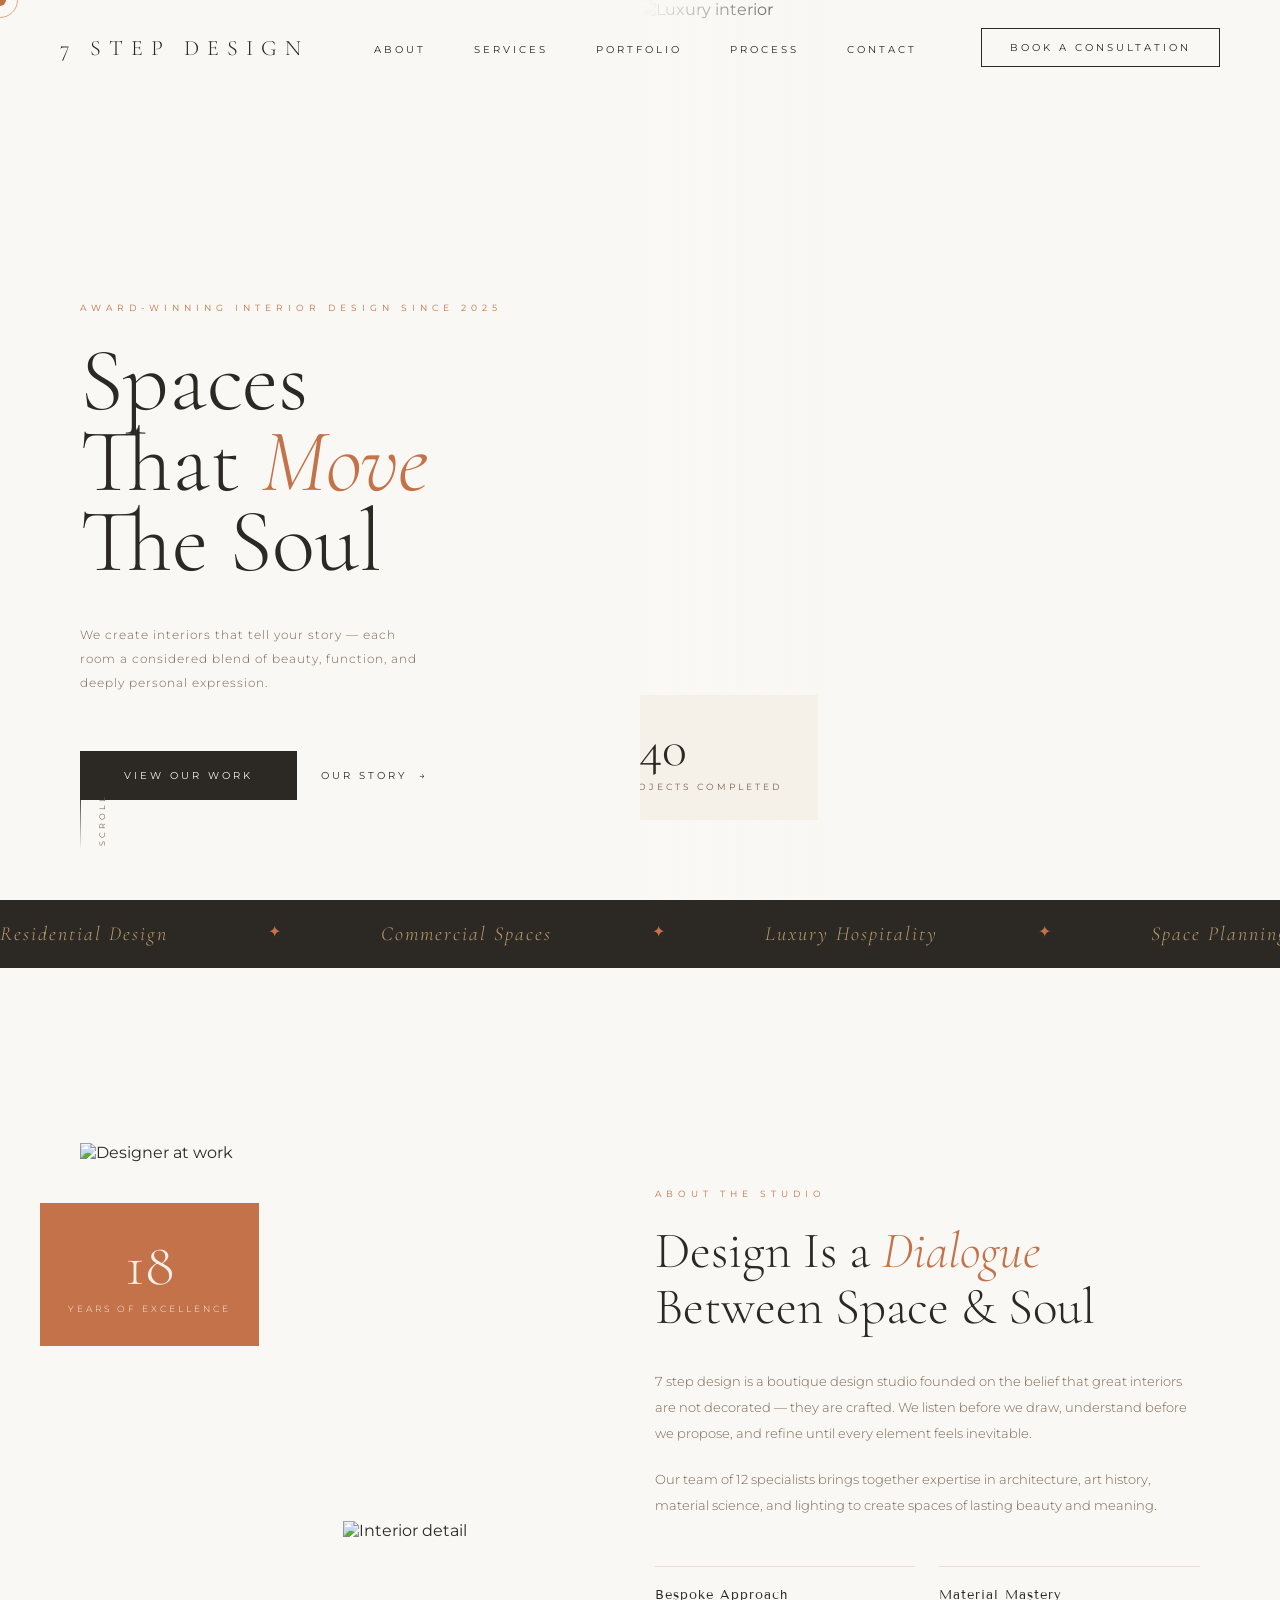
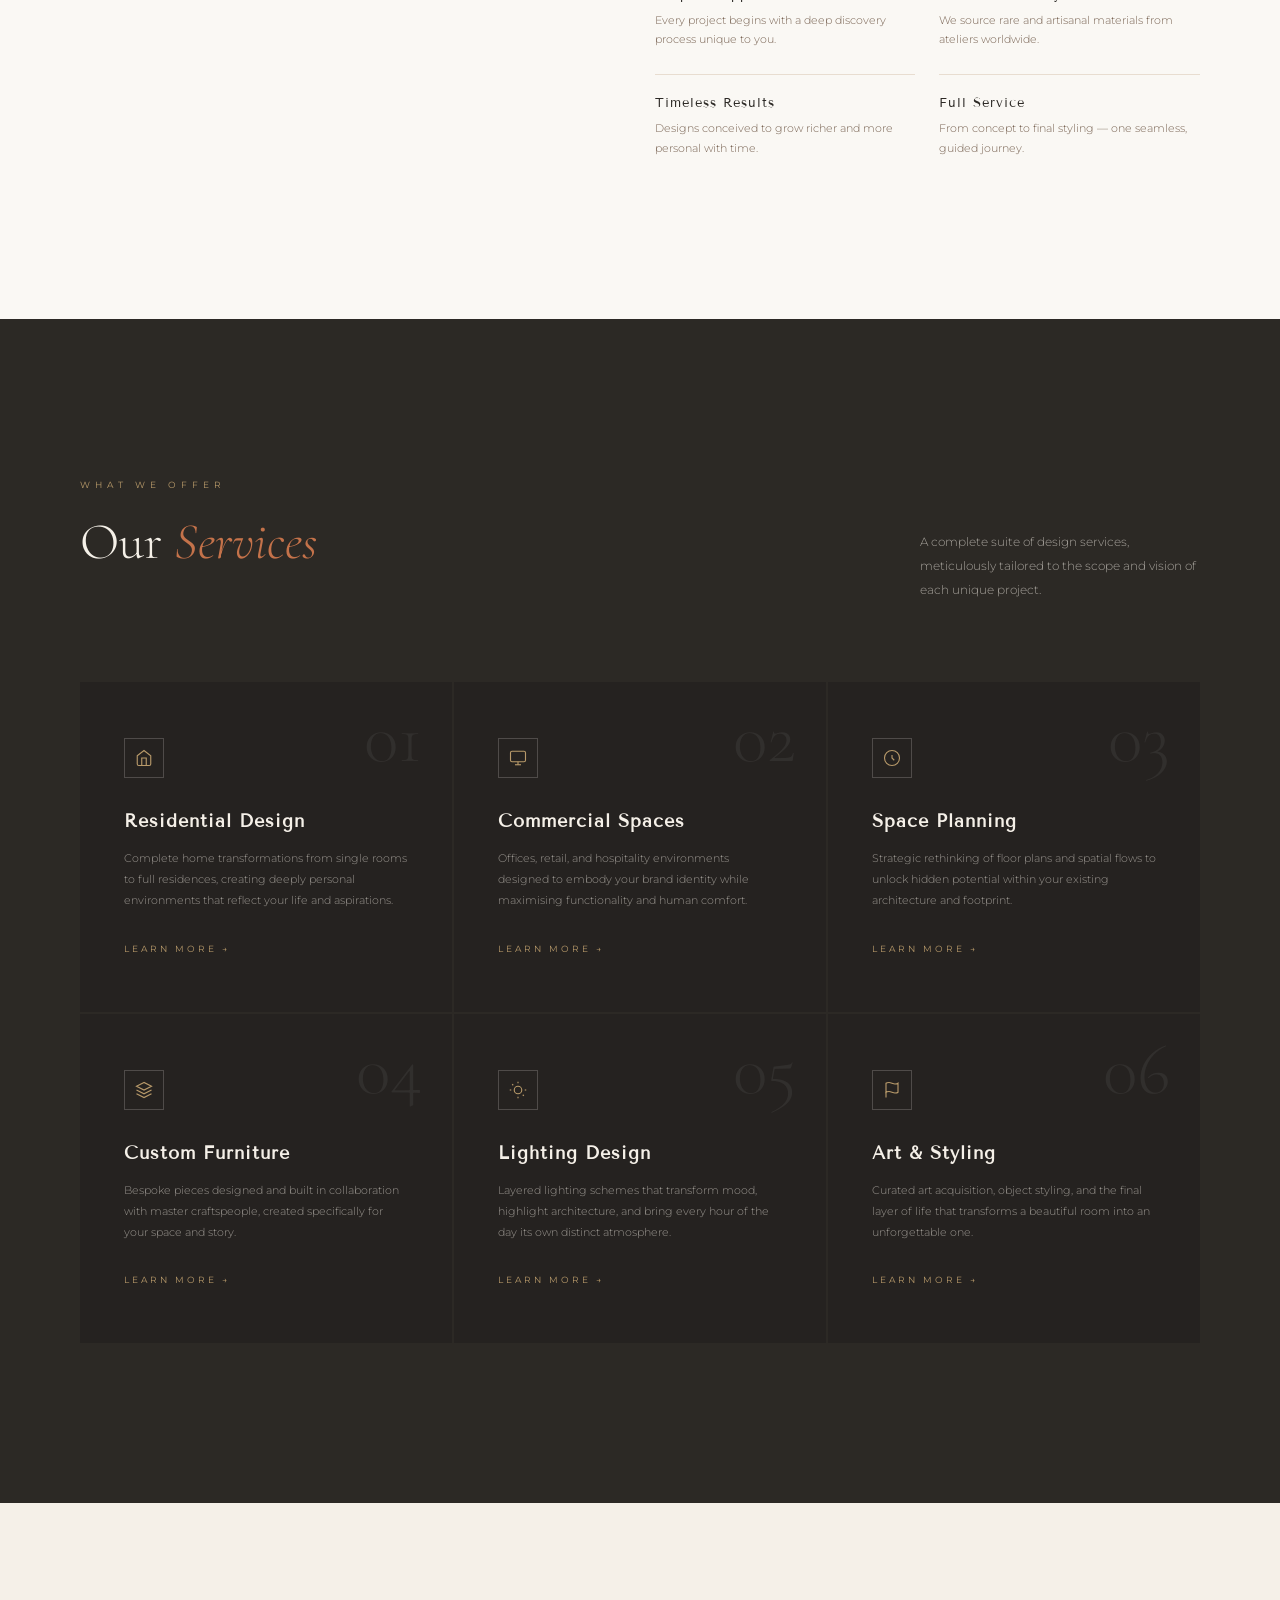
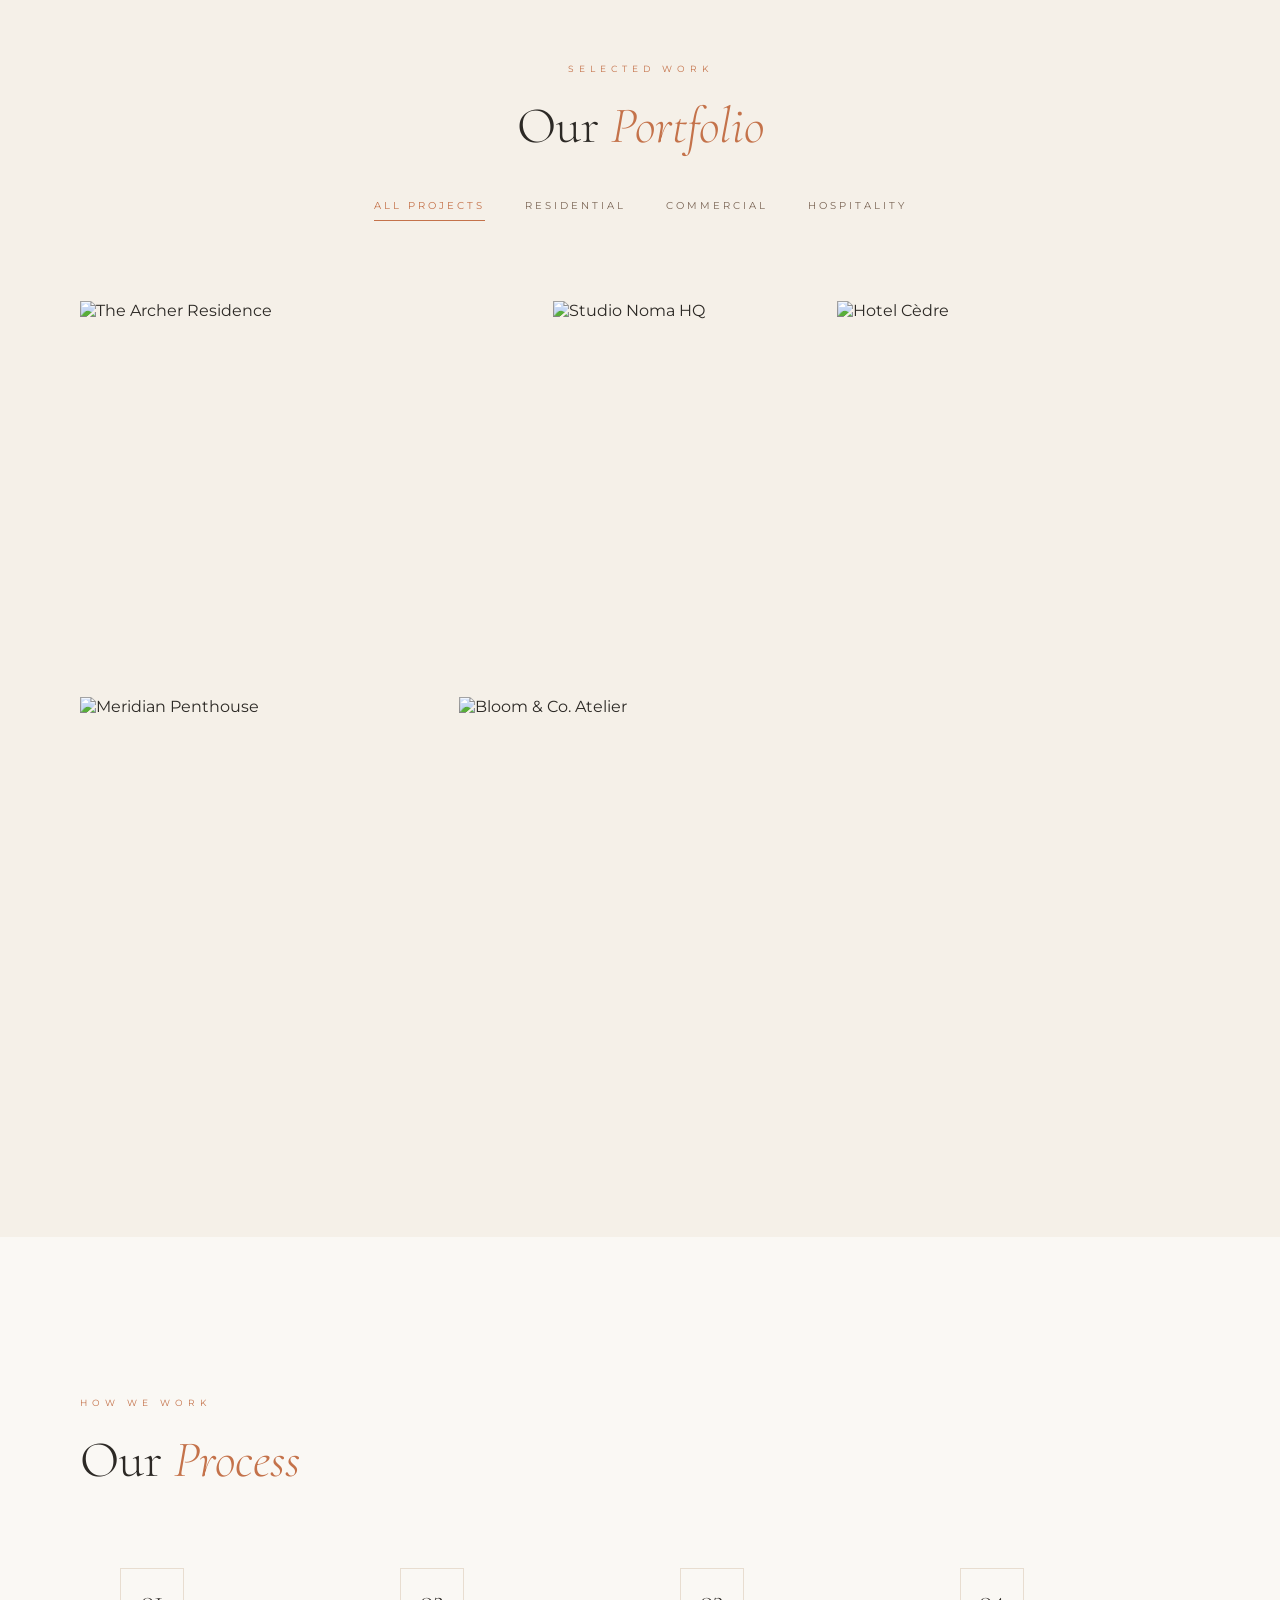
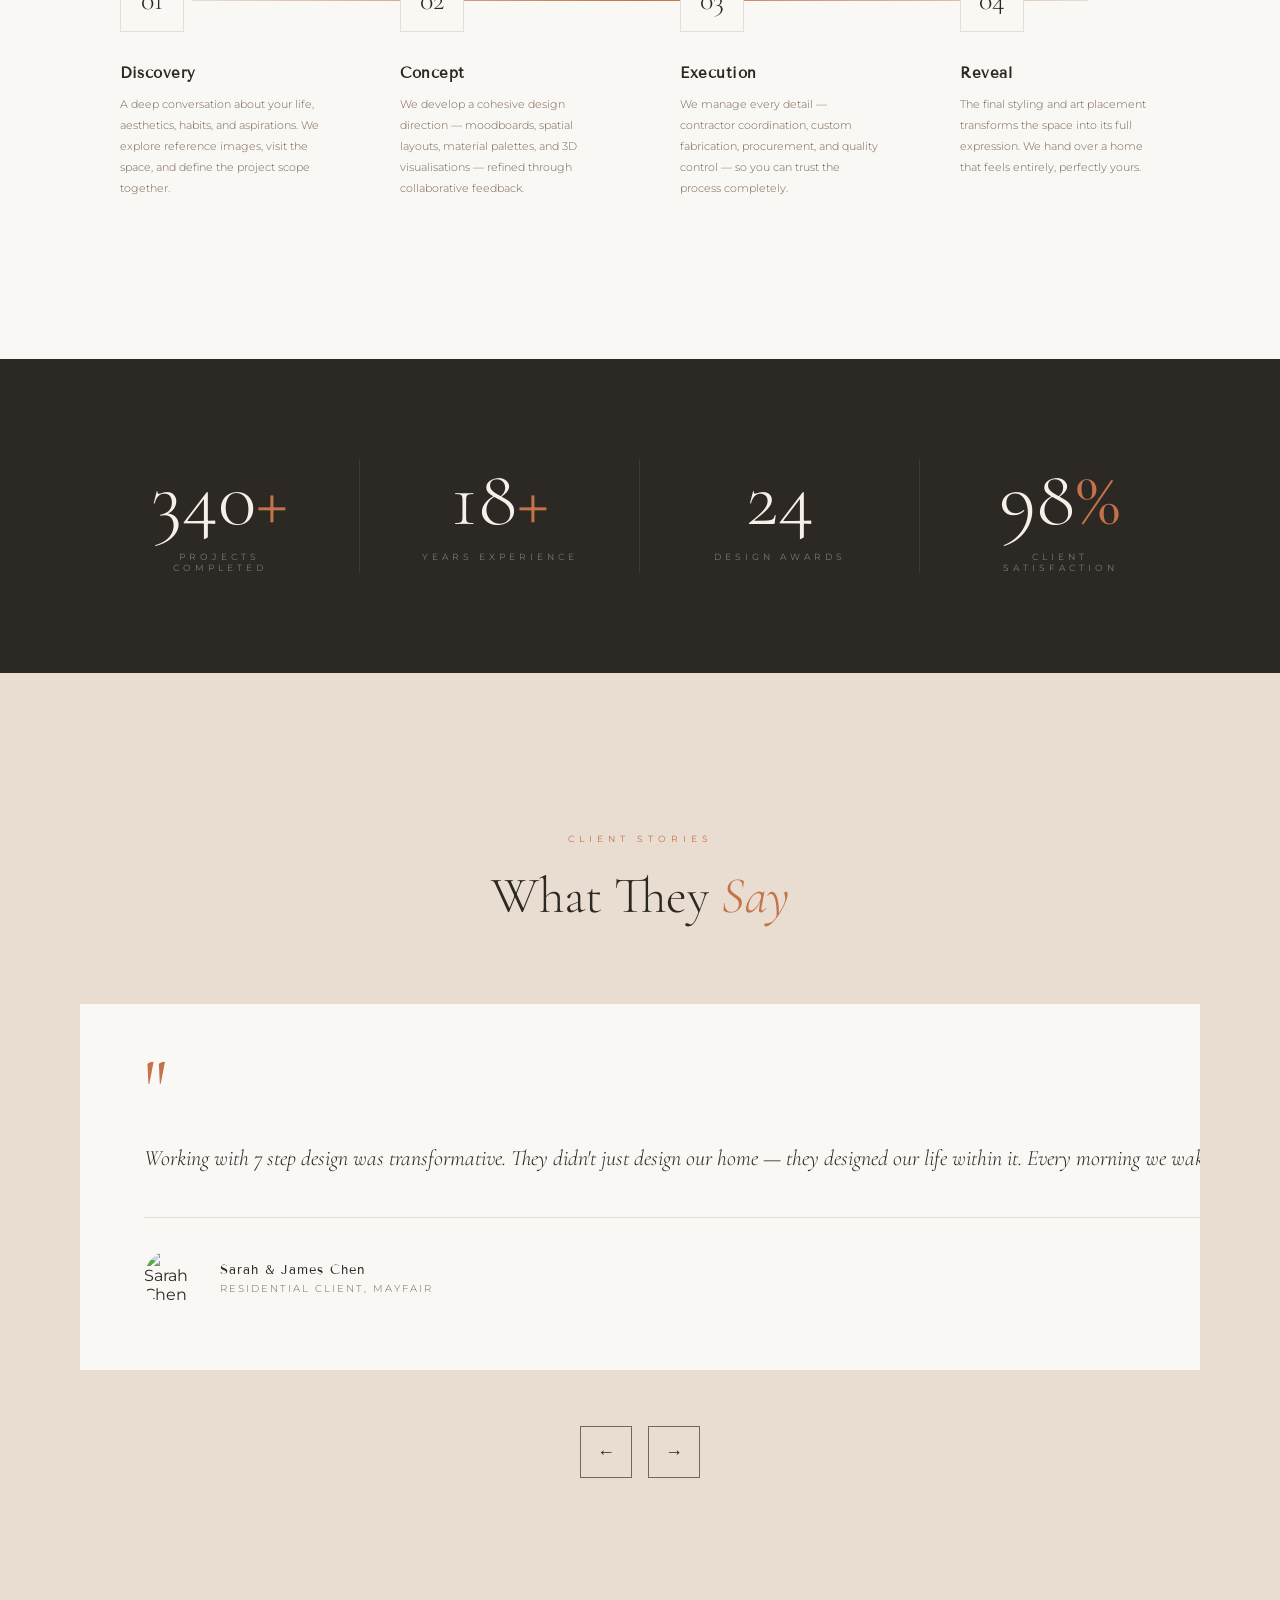
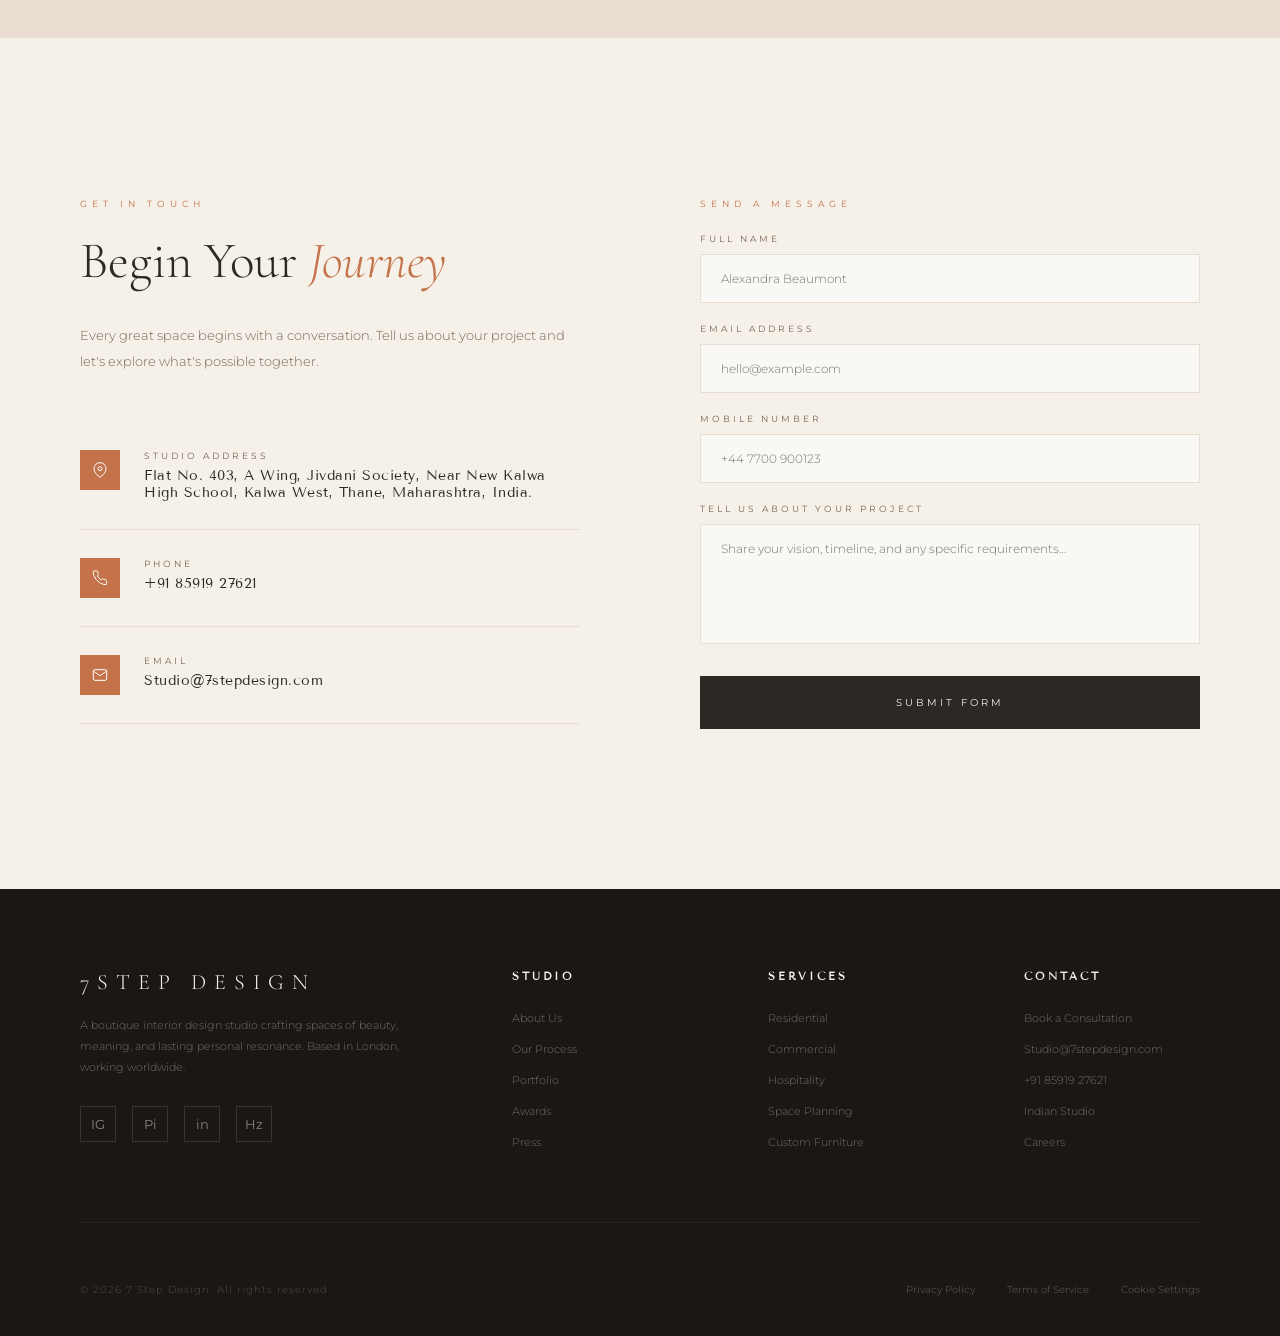
==== commit 5e4d67e3: "Update index.html" ====
--- a/index.html
+++ b/index.html
@@ -4,7 +4,7 @@
 <head>
   <meta charset="UTF-8">
   <meta name="viewport" content="width=device-width, initial-scale=1.0">
-  <title>R.S interior — Interior Design Studio</title>
+  <title>7 step design — Interior Design Studio</title>
   <link rel="stylesheet" href="style.css">
   <link
     href="https://fonts.googleapis.com/css2?family=Cormorant+Garamond:ital,wght@0,300;0,400;0,500;1,300;1,400&family=Tenor+Sans&family=Montserrat:wght@300;400;500&display=swap"
@@ -31,7 +31,7 @@
 
   <!-- Navigation -->
   <nav id="navbar">
-    <span class="logo">R.S interior </span>
+    <span class="logo">7 step design </span>
     <ul class="nav-links">
       <li><a href="#about">About</a></li>
       <li><a href="#services">Services</a></li>
@@ -107,7 +107,7 @@
     <div class="about-right reveal reveal-delay-2">
       <span class="section-tag">About the Studio</span>
       <h2 class="section-title">Design Is a <em>Dialogue</em><br>Between Space & Soul</h2>
-      <p class="about-text">MAISON is a boutique design studio founded on the belief that great interiors are not
+      <p class="about-text">7 step design is a boutique design studio founded on the belief that great interiors are not
         decorated — they are crafted. We listen before we draw, understand before we propose, and refine until every
         element feels inevitable.</p>
       <p class="about-text">Our team of 12 specialists brings together expertise in architecture, art history, material
@@ -358,7 +358,7 @@
       <div class="testimonial-track" id="testimonialTrack">
         <div class="testimonial-slide">
           <span class="testimonial-quote">"</span>
-          <p class="testimonial-text">Working with R.S interior was transformative. They didn't just design our home — they
+          <p class="testimonial-text">Working with 7 step design was transformative. They didn't just design our home — they
             designed our life within it. Every morning we wake up grateful for the space they created.</p>
           <div class="testimonial-author">
             <img src="https://images.unsplash.com/photo-1494790108377-be9c29b29330?w=120&q=80" alt="Sarah Chen"
@@ -372,7 +372,7 @@
         <div class="testimonial-slide">
           <span class="testimonial-quote">"</span>
           <p class="testimonial-text">Our new office has fundamentally changed how our team feels about coming to work.
-            R.S interior translated our brand values into a physical space that our clients and staff absolutely love.</p>
+            7 step design translated our brand values into a physical space that our clients and staff absolutely love.</p>
           <div class="testimonial-author">
             <img src="https://images.unsplash.com/photo-1472099645785-5658abf4ff4e?w=120&q=80" alt="Marcus Reid"
               class="author-avatar">
@@ -435,7 +435,7 @@
           </div>
           <div>
             <p class="contact-info-label">Phone</p>
-            <p class="contact-info-value"><a href="tel:+919987627621">+91 99876 27621</a></p>
+            <p class="contact-info-value"><a href="tel:+918591927621">+91 85919 27621</a></p>
           </div>
         </div>
         <div class="contact-info-item">
@@ -447,7 +447,7 @@
           </div>
           <div>
             <p class="contact-info-label">Email</p>
-            <p class="contact-info-value"><a href="mailto:vickynanavare21@gmail.com">vickynanavare21@gmail.com</a></p>
+            <p class="contact-info-value"><a href="mailto:Studio@7stepdesign.com">Studio@7stepdesign.com</a></p>
           </div>
         </div>
       </div>
@@ -482,7 +482,7 @@
   <footer>
     <div class="footer-top">
       <div class="footer-brand">
-        <span class="logo">R.S interior</span>
+        <span class="logo">7Step Design</span>
         <p class="footer-brand-text">A boutique interior design studio crafting spaces of beauty, meaning, and lasting
           personal resonance. Based in London, working worldwide.</p>
         <div class="footer-socials">
@@ -516,15 +516,15 @@
         <h4 class="footer-col-title">Contact</h4>
         <ul class="footer-links">
           <li><a href="#contact">Book a Consultation</a></li>
-          <li><a href="mailto:vickynanavare21@gmail.com">vickynanavare21@gmail.com</a></li>
-          <li><a href="tel:+919987627621">+91 99876 27621</a></li>
-          <li><a href="#">London Studio</a></li>
+          <li><a href="mailto:Studio@7stepdesign.com">Studio@7stepdesign.com</a></li>
+          <li><a href="tel:+918591927621">+91 85919 27621</a></li>
+          <li><a href="#">Indian Studio</a></li>
           <li><a href="#">Careers</a></li>
         </ul>
       </div>
     </div>
     <div class="footer-bottom">
-      <p class="footer-copy">© 2026 R.S interior Studio. All rights reserved.</p>
+      <p class="footer-copy">© 2026 7 Step Design. All rights reserved.</p>
       <div class="footer-bottom-links">
         <a href="#">Privacy Policy</a>
         <a href="#">Terms of Service</a>
